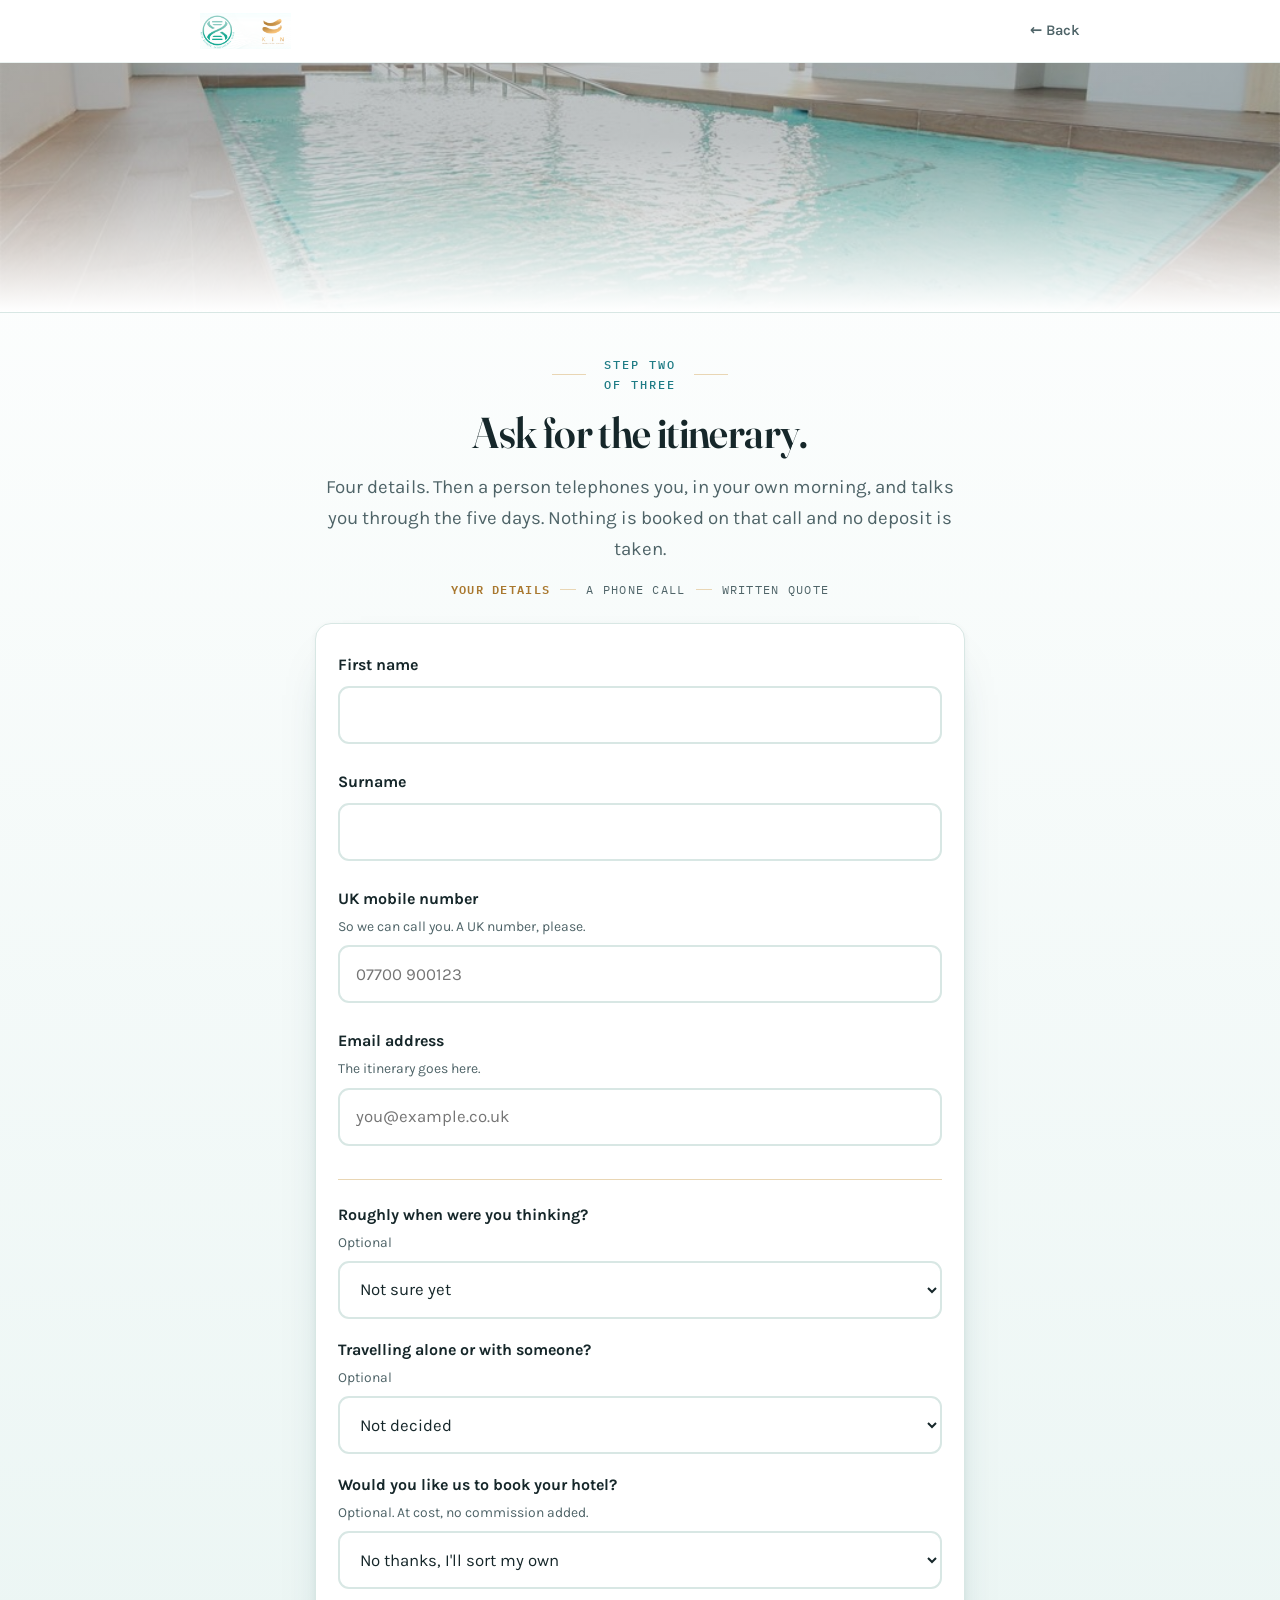
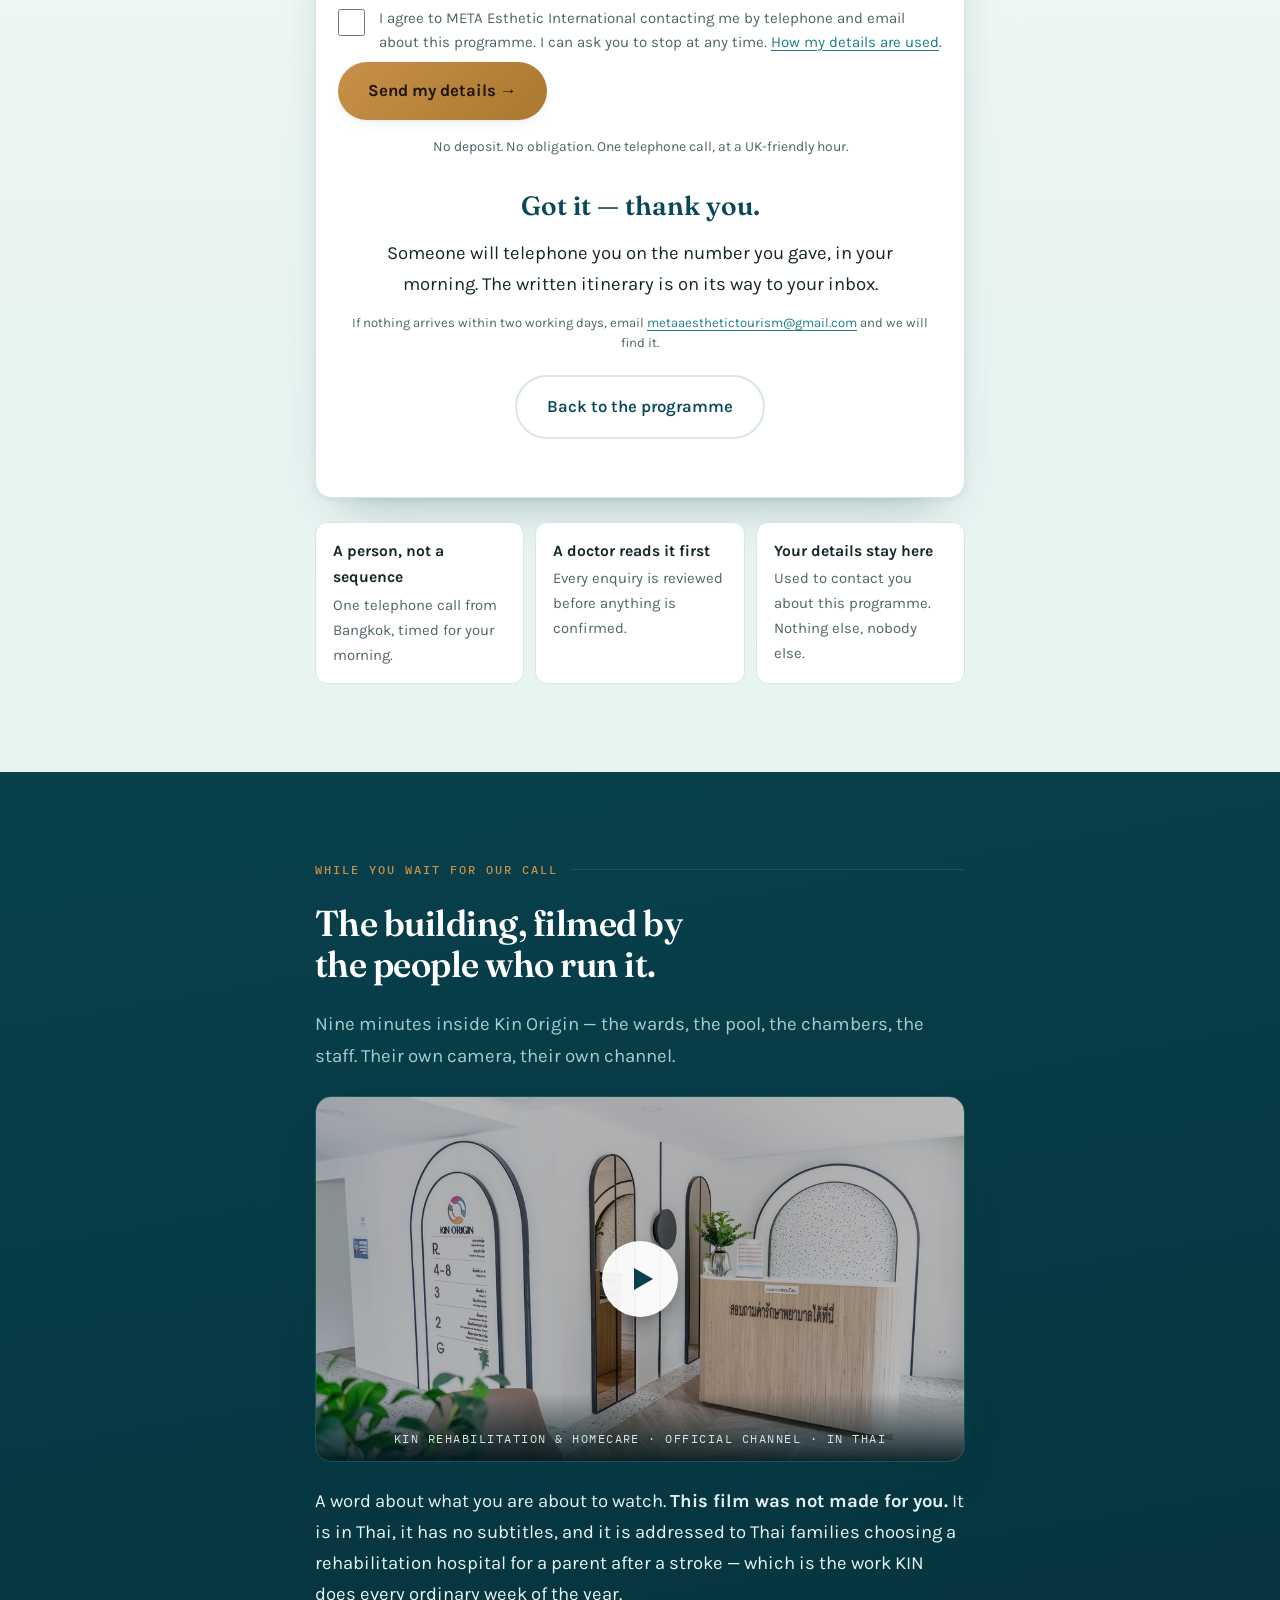
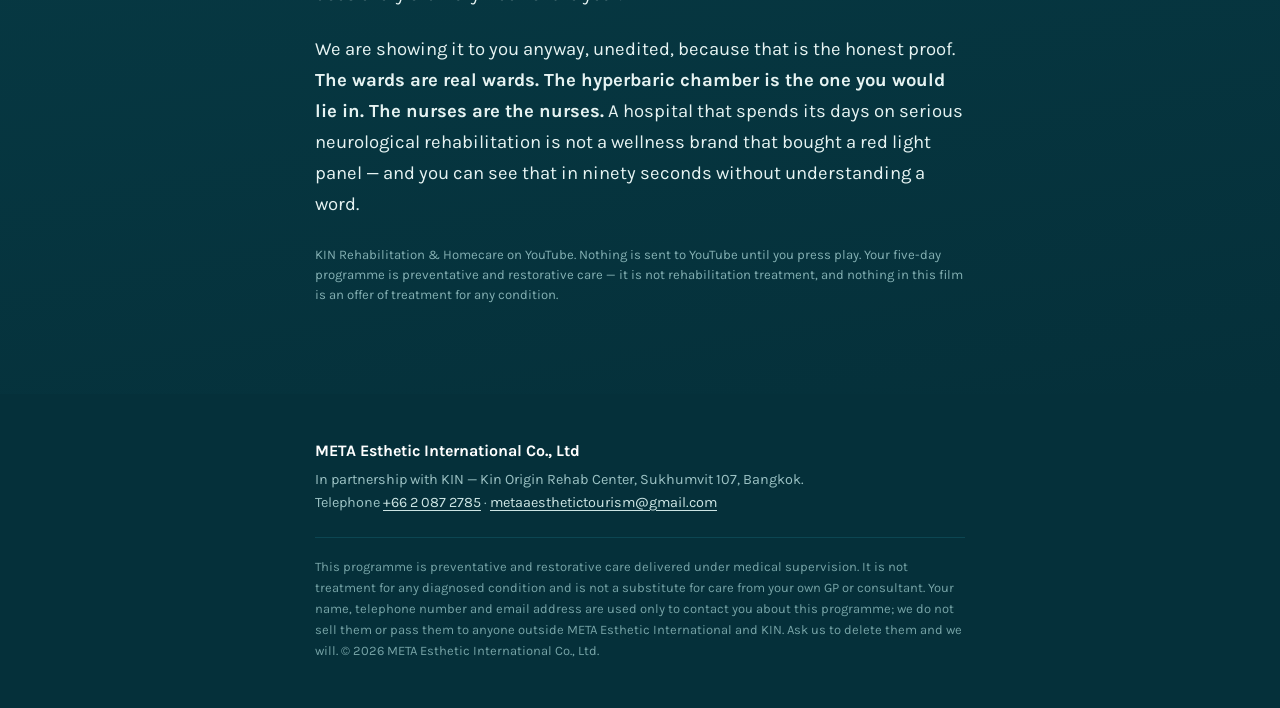
==== enquire.html @ 127be45f "Add files via upload" ====
<!doctype html>
<html lang="en-GB">
<head>
<meta charset="utf-8">
<meta name="viewport" content="width=device-width, initial-scale=1">
<title>Request the Itinerary</title>
<meta name="description" content="Four details, then a telephone call from a person. The full five-day itinerary, the medical intake questions and a written quote.">
<meta name="robots" content="noindex">
<link rel="preconnect" href="https://fonts.googleapis.com">
<link rel="preconnect" href="https://fonts.gstatic.com" crossorigin>
<link rel="stylesheet" href="https://fonts.googleapis.com/css2?family=Fraunces:ital,opsz,wght@0,9..144,400;0,9..144,600;0,9..144,700;1,9..144,400&family=Karla:wght@400;500;600;700&family=IBM+Plex+Mono:wght@400;500;600&display=swap">
<link rel="stylesheet" href="style.css">
<style>
  /* This page is calmer than the landing page: one column, more air, water. */
  .calm{
    background:
      linear-gradient(180deg,var(--ground) 0%,var(--mint) 46%,var(--mint-deep) 100%);
    min-height:100%;
  }
  .waterband{
    position:relative;height:clamp(150px,26vw,250px);overflow:hidden;
    border-bottom:1px solid var(--line);
  }
  .waterband img{width:100%;height:100%;object-fit:cover;object-position:center 62%}
  .waterband::after{
    content:"";position:absolute;inset:0;
    background:linear-gradient(180deg,rgba(234,245,243,0) 35%,var(--ground) 100%);
  }
  :root[data-theme="dark"] .waterband::after,
  :root:not([data-theme="light"]) .waterband::after{
    background:linear-gradient(180deg,rgba(6,23,27,.25) 30%,var(--ground) 100%);
  }
  .intro{text-align:center;display:flex;flex-direction:column;gap:14px;align-items:center}
  .intro .eyebrow{justify-content:center}
  .intro .eyebrow::after,.intro .eyebrow::before{content:"";flex:0 0 34px;height:1px;background:var(--gold-pale)}
  .backlink{
    display:inline-flex;align-items:center;gap:8px;font-size:.92rem;font-weight:600;
    text-decoration:none;color:var(--ink-soft);min-height:44px;
  }
  .backlink:hover{color:var(--teal)}
  .steps{
    display:flex;gap:10px;justify-content:center;flex-wrap:wrap;margin:0;padding:0;list-style:none;
    font-family:"IBM Plex Mono",monospace;font-size:.73rem;letter-spacing:.11em;text-transform:uppercase;
  }
  .steps li{color:var(--ink-soft);display:flex;align-items:center;gap:10px}
  .steps li::after{content:"";width:16px;height:1px;background:var(--gold-pale)}
  .steps li:last-child::after{display:none}
  .steps li.now{color:var(--gold);font-weight:600}

  /* ── click-to-play film ───────────────────────────────────────────
     A facade, not a live embed: YouTube is not contacted and no cookie
     is set until the viewer actually presses play.                    */
  .film{
    position:relative;aspect-ratio:16/9;width:100%;border-radius:var(--r);
    overflow:hidden;border:1px solid #14545f;background:#02191f;box-shadow:var(--shadow-l);
  }
  .film iframe{position:absolute;inset:0;width:100%;height:100%;border:0}
  .film-btn{
    position:absolute;inset:0;width:100%;height:100%;padding:0;border:0;cursor:pointer;
    background:none;display:block;
  }
  .film-btn img{width:100%;height:100%;object-fit:cover;filter:saturate(.92) brightness(.72)}
  .film-btn::after{
    content:"";position:absolute;left:50%;top:50%;width:76px;height:76px;margin:-38px 0 0 -38px;
    border-radius:999px;background:rgba(255,255,255,.94);
    box-shadow:0 10px 30px -8px rgba(0,0,0,.6);
    transition:transform .16s ease;
  }
  .film-btn .tri{
    position:absolute;left:50%;top:50%;margin:-11px 0 0 -6px;z-index:2;
    width:0;height:0;border-left:19px solid #08414c;
    border-top:11px solid transparent;border-bottom:11px solid transparent;
  }
  .film-btn:hover::after{transform:scale(1.06)}
  .film-cap{
    position:absolute;left:0;right:0;bottom:0;z-index:2;pointer-events:none;
    padding:38px 18px 15px;
    background:linear-gradient(180deg,rgba(2,25,31,0),rgba(2,25,31,.9));
    font-family:"IBM Plex Mono",monospace;font-size:.72rem;letter-spacing:.13em;
    text-transform:uppercase;color:#cfe6e5;
  }
</style>
</head>
<body class="calm">

<header class="topbar">
  <div class="wrap wrap-wide">
    <a href="index.html" style="display:flex"><img src="assets/logo-lockup.png" alt="META Esthetic International and KIN Rehabilitation — back to the main page" width="1200" height="475"></a>
    <a class="backlink" href="index.html">&larr; Back</a>
  </div>
</header>

<div class="waterband">
  <img src="assets/kin-rooftop-pool.jpg" alt="The rooftop hydrotherapy pool at Kin Origin, Bangkok" width="1040" height="693">
</div>

<main>
<section style="padding-top:clamp(26px,5vw,42px)">
  <div class="wrap stack">

    <div class="intro">
      <p class="eyebrow">Step two of three</p>
      <h1 style="font-size:clamp(1.9rem,6.4vw,2.7rem)">Ask for the itinerary.</h1>
      <p class="lede" style="max-width:34em">Four details. Then a person telephones you, in your own morning, and talks you through the five days. Nothing is booked on that call and no deposit is taken.</p>
      <ul class="steps">
        <li class="now">Your details</li>
        <li>A phone call</li>
        <li>Written quote</li>
      </ul>
    </div>

    <div class="formcard">
      <form id="lead" novalidate>
        <div class="field">
          <label for="first">First name</label>
          <input id="first" name="first" type="text" autocomplete="given-name" required>
          <p class="err" id="e-first" role="alert"></p>
        </div>
        <div class="field">
          <label for="last">Surname</label>
          <input id="last" name="last" type="text" autocomplete="family-name" required>
          <p class="err" id="e-last" role="alert"></p>
        </div>
        <div class="field">
          <label for="phone">UK mobile number<span class="hint">So we can call you. A UK number, please.</span></label>
          <input id="phone" name="phone" type="tel" inputmode="tel" autocomplete="tel" placeholder="07700 900123" required>
          <p class="err" id="e-phone" role="alert"></p>
        </div>
        <div class="field">
          <label for="email">Email address<span class="hint">The itinerary goes here.</span></label>
          <input id="email" name="email" type="email" inputmode="email" autocomplete="email" placeholder="you@example.co.uk" required>
          <p class="err" id="e-email" role="alert"></p>
        </div>

        <hr class="rule" style="margin:26px 0 22px">

        <div class="field">
          <label for="when">Roughly when were you thinking?<span class="hint">Optional</span></label>
          <select id="when" name="when">
            <option value="">Not sure yet</option>
            <option>Within 3 months</option>
            <option>3–6 months</option>
            <option>6–12 months</option>
            <option>Just researching for now</option>
          </select>
        </div>
        <div class="field">
          <label for="party">Travelling alone or with someone?<span class="hint">Optional</span></label>
          <select id="party" name="party">
            <option value="">Not decided</option>
            <option>On my own</option>
            <option>With my partner — they are not doing the programme</option>
            <option>With my partner — quote for two programmes</option>
          </select>
        </div>
        <div class="field">
          <label for="room">Would you like us to book your hotel?<span class="hint">Optional. At cost, no commission added.</span></label>
          <select id="room" name="room">
            <option value="">No thanks, I'll sort my own</option>
            <option>Yes — mid-range, around £70–£120 a night</option>
            <option>Yes — five-star</option>
            <option>Tell me the options first</option>
          </select>
        </div>

        <label class="consent" for="consent">
          <input id="consent" name="consent" type="checkbox" required>
          <span>I agree to META Esthetic International contacting me by telephone and email about this programme. I can ask you to stop at any time. <a href="index.html#privacy">How my details are used</a>.</span>
        </label>
        <p class="err" id="e-consent" role="alert" style="margin:-12px 0 16px"></p>

        <button class="btn" type="submit" id="submit">Send my details &rarr;</button>
        <p class="formnote">No deposit. No obligation. One telephone call, at a UK-friendly hour.</p>
      </form>

      <div class="thanks" id="thanks" hidden>
        <h3>Got it — thank you.</h3>
        <p>Someone will telephone you on the number you gave, in your morning. The written itinerary is on its way to your inbox.</p>
        <p class="src">If nothing arrives within two working days, email <a href="mailto:metaaesthetictourism@gmail.com">metaaesthetictourism@gmail.com</a> and we will find it.</p>
        <a class="btn btn-quiet" href="index.html" style="margin-top:8px">Back to the programme</a>
      </div>
    </div>

    <ul class="reassure">
      <li><b>A person, not a sequence</b>One telephone call from Bangkok, timed for your morning.</li>
      <li><b>A doctor reads it first</b>Every enquiry is reviewed before anything is confirmed.</li>
      <li><b>Your details stay here</b>Used to contact you about this programme. Nothing else, nobody else.</li>
    </ul>

  </div>
</section>
</main>

<!-- ═══ THE FILM — credibility, below the form ═══════════════════════ -->
<section class="b-deep" id="inside">
  <div class="wrap stack">
    <p class="eyebrow">While you wait for our call</p>
    <h2>The building, filmed by the people who run it.</h2>
    <p class="lede">Nine minutes inside Kin Origin — the wards, the pool, the chambers, the staff. Their own camera, their own channel.</p>

    <div class="film" id="film">
      <button class="film-btn" type="button" id="filmBtn" aria-label="Play the KIN facility film on YouTube">
        <img src="assets/kin-reception.jpg" alt="" width="1040" height="693">
        <span class="tri" aria-hidden="true"></span>
        <span class="film-cap">KIN Rehabilitation &amp; Homecare · official channel · in Thai</span>
      </button>
    </div>

    <p>A word about what you are about to watch. <strong>This film was not made for you.</strong> It is in Thai, it has no subtitles, and it is addressed to Thai families choosing a rehabilitation hospital for a parent after a stroke — which is the work KIN does every ordinary week of the year.</p>
    <p>We are showing it to you anyway, unedited, because that is the honest proof. <strong>The wards are real wards. The hyperbaric chamber is the one you would lie in. The nurses are the nurses.</strong> A hospital that spends its days on serious neurological rehabilitation is not a wellness brand that bought a red light panel — and you can see that in ninety seconds without understanding a word.</p>
    <p class="src">KIN Rehabilitation &amp; Homecare on YouTube. Nothing is sent to YouTube until you press play. Your five-day programme is preventative and restorative care — it is not rehabilitation treatment, and nothing in this film is an offer of treatment for any condition.</p>
  </div>
</section>

<footer>
  <div class="wrap">
    <div>
      <h3>META Esthetic International Co., Ltd</h3>
      <p>In partnership with KIN — Kin Origin Rehab Center, Sukhumvit 107, Bangkok.<br>
      Telephone <a href="tel:+6620872785">+66 2 087 2785</a> · <a href="mailto:metaaesthetictourism@gmail.com">metaaesthetictourism@gmail.com</a></p>
    </div>
    <p class="fineprint">
      This programme is preventative and restorative care delivered under medical supervision. It is not treatment for any diagnosed condition and is not a substitute for care from your own GP or consultant. Your name, telephone number and email address are used only to contact you about this programme; we do not sell them or pass them to anyone outside META Esthetic International and KIN. Ask us to delete them and we will. © 2026 META Esthetic International Co., Ltd.
    </p>
  </div>
</footer>

<script>
(function(){
  "use strict";

  /* ── click-to-play: no YouTube contact, no cookie, until pressed ─── */
  var filmBtn = document.getElementById("filmBtn");
  if(filmBtn){
    filmBtn.addEventListener("click", function(){
      var f = document.createElement("iframe");
      f.src = "https://www.youtube-nocookie.com/embed/6HyVLonEngI?autoplay=1&rel=0&modestbranding=1";
      f.title = "Inside Kin Origin — KIN Rehabilitation & Homecare";
      f.allow = "accelerometer; autoplay; encrypted-media; gyroscope; picture-in-picture; web-share";
      f.setAttribute("allowfullscreen", "");
      document.getElementById("film").replaceChildren(f);
    });
  }

  /* ── Google Apps Script Web App — writes each enquiry to the lead sheet.
     To change it: Apps Script ▸ Manage deployments ▸ pencil ▸ New version,
     which keeps this URL. A brand-new deployment gives a new URL.        ── */
  var ENDPOINT = "https://script.google.com/macros/s/AKfycbxReBPKjt7NEjHhvdF-5PE_5dwybg3uD5xiIYtZChh3tzD5gvwHw8zAuo7FUuPeZvpd/exec";

  /* Preview hosts (claude.ai artifacts, a local file) block outbound POSTs,
     so the form validates and confirms there without trying to save.      */
  var PREVIEW = location.protocol === "file:" ||
                /(^|\.)claude\.ai$/.test(location.hostname) ||
                location.hostname === "localhost";

  var form   = document.getElementById("lead");
  var thanks = document.getElementById("thanks");
  var submit = document.getElementById("submit");

  var UK_PHONE = /^(?:\+44|0044|0)7\d{9}$/;
  var EMAIL    = /^[^\s@]+@[^\s@]+\.[^\s@]{2,}$/;

  function tidyPhone(v){ return v.replace(/[\s()\-.]/g, ""); }

  function fail(id, msg){
    var input = document.getElementById(id);
    document.getElementById("e-" + id).textContent = msg;
    input.setAttribute("aria-invalid", "true");
    return input;
  }
  function clear(id){
    document.getElementById("e-" + id).textContent = "";
    document.getElementById(id).removeAttribute("aria-invalid");
  }

  function validate(){
    var bad = null;
    ["first","last","phone","email","consent"].forEach(clear);

    var first = form.first.value.trim();
    var last  = form.last.value.trim();
    var phone = tidyPhone(form.phone.value);
    var email = form.email.value.trim();

    if(!first) bad = bad || fail("first", "Please tell us your first name.");
    if(!last)  bad = bad || fail("last",  "Please tell us your surname.");

    if(!phone){
      bad = bad || fail("phone", "We need a number to call you on.");
    } else if(!UK_PHONE.test(phone)){
      bad = bad || fail("phone", "That does not look like a UK mobile. Try 07700 900123 or +44 7700 900123.");
    }

    if(!email){
      bad = bad || fail("email", "We need an email to send the itinerary to.");
    } else if(!EMAIL.test(email)){
      bad = bad || fail("email", "Check that address — something is missing.");
    }

    if(!form.consent.checked){
      bad = bad || fail("consent", "Please tick the box so we are allowed to contact you.");
    }
    return bad;
  }

  form.addEventListener("submit", function(ev){
    ev.preventDefault();

    var bad = validate();
    if(bad){ bad.focus(); bad.scrollIntoView({block:"center", behavior:"smooth"}); return; }

    var payload = {
      first:  form.first.value.trim(),
      last:   form.last.value.trim(),
      phone:  tidyPhone(form.phone.value),
      email:  form.email.value.trim(),
      when:   form.when.value,
      party:  form.party.value,
      room:   form.room.value,
      page:   location.href,
      ref:    document.referrer || "direct",
      sentAt: new Date().toISOString()
    };

    submit.disabled = true;
    submit.textContent = "Sending…";

    function done(){
      form.hidden = true;
      thanks.hidden = false;
      thanks.scrollIntoView({block:"center", behavior:"smooth"});
    }

    if(!ENDPOINT || PREVIEW){
      console.warn("Preview mode — lead not saved:", payload);
      done();
      return;
    }

    // text/plain keeps this a "simple" request, so the browser skips the
    // CORS preflight that Apps Script does not answer.
    fetch(ENDPOINT, {
      method: "POST",
      headers: {"Content-Type": "text/plain;charset=utf-8"},
      body: JSON.stringify(payload)
    })
    .then(done)
    .catch(function(){
      fetch(ENDPOINT, {
        method: "POST",
        mode: "no-cors",
        headers: {"Content-Type": "text/plain;charset=utf-8"},
        body: JSON.stringify(payload)
      }).then(done).catch(function(){
        submit.disabled = false;
        submit.textContent = "Send my details →";
        document.getElementById("e-consent").textContent =
          "That did not send. Please email metaaesthetictourism@gmail.com and we will pick it up.";
      });
    });
  });
})();
</script>

</body>
</html>
---- style.css ----
/* ═══════════════════════════════════════════════════════════════════════
   META x KIN — UK
   Palette and visual language taken from the packages PDF:
   mint→white gradients, wave dividers, circular crops, thin gold rules.
   ═══════════════════════════════════════════════════════════════════════ */

:root{
  --ground:#ffffff;
  --mint:#eaf5f3;
  --mint-deep:#dcefeb;
  --deep:#08414c;
  --deep-2:#05303a;
  --surface:#ffffff;
  --ink:#16272a;
  --ink-soft:#4f6468;
  --teal:#1f7c85;
  --teal-deep:#084858;
  --gold:#a9782f;
  --gold-bright:#c89048;
  --gold-pale:#e9d6b4;
  --gold-wash:#f8f1e4;
  --cold:#5d6a72;          /* the UK side */
  --cold-bg:#e7eaec;
  --line:#d8e7e4;
  --line-soft:#eaf2f0;
  --alert:#8d3a2c;
  --shadow-s:0 1px 2px rgba(8,65,76,.05),0 6px 18px -10px rgba(8,65,76,.18);
  --shadow-l:0 2px 6px rgba(8,65,76,.06),0 26px 50px -28px rgba(8,65,76,.38);
  --r:16px;
  --maxw:690px;
  color-scheme:light;
}
@media (prefers-color-scheme:dark){
  :root:not([data-theme="light"]){
    --ground:#06171b; --mint:#0b2126; --mint-deep:#0e272d;
    --deep:#04262e; --deep-2:#021b21; --surface:#0e282d;
    --ink:#e3efee; --ink-soft:#9bb2b4;
    --teal:#58b6bc; --teal-deep:#8fd3d6;
    --gold:#d6a65e; --gold-bright:#e2b878; --gold-pale:#4a3a20; --gold-wash:#251d10;
    --cold:#8e9aa1; --cold-bg:#1a2024;
    --line:#1c393d; --line-soft:#142e32;
    --alert:#e08a78;
    --shadow-s:0 1px 2px rgba(0,0,0,.4),0 6px 18px -10px rgba(0,0,0,.7);
    --shadow-l:0 2px 6px rgba(0,0,0,.5),0 26px 50px -28px rgba(0,0,0,.85);
    color-scheme:dark;
  }
}
:root[data-theme="dark"]{
  --ground:#06171b; --mint:#0b2126; --mint-deep:#0e272d;
  --deep:#04262e; --deep-2:#021b21; --surface:#0e282d;
  --ink:#e3efee; --ink-soft:#9bb2b4;
  --teal:#58b6bc; --teal-deep:#8fd3d6;
  --gold:#d6a65e; --gold-bright:#e2b878; --gold-pale:#4a3a20; --gold-wash:#251d10;
  --cold:#8e9aa1; --cold-bg:#1a2024;
  --line:#1c393d; --line-soft:#142e32;
  --alert:#e08a78;
  --shadow-s:0 1px 2px rgba(0,0,0,.4),0 6px 18px -10px rgba(0,0,0,.7);
  --shadow-l:0 2px 6px rgba(0,0,0,.5),0 26px 50px -28px rgba(0,0,0,.85);
  color-scheme:dark;
}

/* ── base ──────────────────────────────────────────────────────────── */
*{box-sizing:border-box}
html{scroll-behavior:smooth}
@media (prefers-reduced-motion:reduce){html{scroll-behavior:auto}*{animation:none!important;transition:none!important}}
body{
  margin:0;background:var(--ground);color:var(--ink);
  font-family:"Karla",system-ui,-apple-system,"Segoe UI",sans-serif;
  font-size:18.5px;line-height:1.68;-webkit-text-size-adjust:100%;
}
img{max-width:100%;display:block}
a{color:var(--teal);text-underline-offset:3px}
:focus-visible{outline:3px solid var(--gold-bright);outline-offset:3px;border-radius:5px}

h1,h2,h3,.script{
  font-family:"Fraunces","Iowan Old Style",Georgia,serif;
  font-weight:600;line-height:1.14;margin:0;text-wrap:balance;letter-spacing:-.014em;
}
h1{font-size:clamp(2.05rem,7.2vw,3.2rem);font-variation-settings:"opsz" 120}
h2{font-size:clamp(1.6rem,5vw,2.25rem);font-variation-settings:"opsz" 60}
h3{font-family:"Karla",sans-serif;font-weight:700;font-size:1.12rem;line-height:1.38;letter-spacing:0}
.script{
  font-style:italic;font-weight:400;font-size:clamp(1.3rem,4.4vw,1.75rem);
  color:var(--teal);line-height:1.35;letter-spacing:0;
}
p{margin:0}
strong{font-weight:700}

.wrap{width:100%;max-width:var(--maxw);margin-inline:auto;padding-inline:20px}
.wrap-wide{max-width:920px}
section{padding-block:clamp(54px,9vw,88px);position:relative}
.stack{display:flex;flex-direction:column;gap:24px}
.stack-s{display:flex;flex-direction:column;gap:13px}

.eyebrow{
  font-family:"IBM Plex Mono",ui-monospace,monospace;font-size:.73rem;font-weight:500;
  letter-spacing:.17em;text-transform:uppercase;color:var(--teal);margin:0;
  display:flex;align-items:center;gap:12px;
}
.eyebrow::after{content:"";flex:1;height:1px;background:var(--gold-pale)}
.lede{font-size:1.17rem;color:var(--ink-soft)}
.src{font-size:.82rem;color:var(--ink-soft);line-height:1.55}
.rule{height:1px;background:var(--gold-pale);border:0;margin:0}

/* ── bands + waves ─────────────────────────────────────────────────── */
.b-mint{background:linear-gradient(180deg,var(--mint) 0%,var(--mint-deep) 55%,var(--mint) 100%)}
.b-soft{background:linear-gradient(180deg,var(--ground) 0%,var(--mint) 100%)}
.b-deep{background:linear-gradient(170deg,var(--deep) 0%,var(--deep-2) 100%);color:#e6f3f2}
.b-deep h2,.b-deep h3{color:#fff}
.b-deep .lede{color:#a6cdce}
.b-deep .src{color:#84b0b3}
.b-deep a{color:var(--gold-bright)}
.b-deep .eyebrow{color:var(--gold-bright)}
.b-deep .eyebrow::after{background:#17545f}
.b-deep .rule{background:#17545f}

.wave{display:block;width:100%;height:clamp(40px,7vw,74px);margin:0;padding:0}
.wave svg{display:block;width:100%;height:100%}

/* ── header ────────────────────────────────────────────────────────── */
.topbar{
  position:sticky;top:0;z-index:40;
  background:color-mix(in srgb,var(--ground) 90%,transparent);
  backdrop-filter:saturate(180%) blur(14px);
  border-bottom:1px solid var(--line-soft);
}
.topbar .wrap{display:flex;align-items:center;justify-content:space-between;gap:14px;padding-block:9px}
.topbar img{height:36px;width:auto}
.tcta{
  font-size:.85rem;font-weight:700;text-decoration:none;white-space:nowrap;
  color:#fff;background:var(--teal-deep);padding:12px 17px;border-radius:999px;
  min-height:44px;display:inline-flex;align-items:center;
}
:root[data-theme="dark"] .tcta,:root:not([data-theme="light"]) .tcta{color:#04232a}
@media (prefers-color-scheme:light){:root:not([data-theme="dark"]) .tcta{color:#fff}}

/* ── buttons ───────────────────────────────────────────────────────── */
.btn{
  display:inline-flex;align-items:center;justify-content:center;gap:10px;
  min-height:58px;padding:16px 30px;border-radius:999px;border:0;width:100%;
  font-family:"Karla",sans-serif;font-size:1.05rem;font-weight:700;
  text-decoration:none;cursor:pointer;
  background:linear-gradient(135deg,var(--gold-bright),var(--gold));
  color:#1e1408;box-shadow:var(--shadow-s);
  transition:transform .14s ease,filter .14s ease,box-shadow .14s ease;
}
.btn:hover{filter:brightness(1.06);box-shadow:var(--shadow-l)}
.btn:active{transform:translateY(1px)}
.btn-quiet{
  background:transparent;color:var(--teal-deep);
  border:2px solid var(--line);box-shadow:none;font-weight:600;
}
.b-deep .btn-quiet{color:#cde5e4;border-color:#1a5b67}
@media (min-width:560px){.btn{width:auto}}

/* ── the comparison hero ───────────────────────────────────────────── */
.versus{display:grid;gap:14px;margin-block:4px}
@media (min-width:660px){.versus{grid-template-columns:1fr 1fr;gap:18px}}

.side{
  border-radius:var(--r);overflow:hidden;position:relative;
  display:flex;flex-direction:column;box-shadow:var(--shadow-s);
  border:1px solid var(--line);background:var(--surface);
}
.side-img{
  aspect-ratio:4/3;width:100%;object-fit:cover;background:var(--mint);
}
/* UK side: a designed panel. Drop assets/uk-corridor.jpg in and it layers on top. */
.side-uk .side-img{
  background:
    linear-gradient(180deg,rgba(231,234,236,.82),rgba(231,234,236,.94)),
    url("assets/uk-corridor.jpg") center/cover no-repeat,
    repeating-linear-gradient(135deg,#e7eaec 0 22px,#e1e5e7 22px 44px);
  display:flex;align-items:center;justify-content:center;padding:22px;
}
:root[data-theme="dark"] .side-uk .side-img,
:root:not([data-theme="light"]) .side-uk .side-img{
  background:
    linear-gradient(180deg,rgba(26,32,36,.84),rgba(26,32,36,.95)),
    url("assets/uk-corridor.jpg") center/cover no-repeat,
    repeating-linear-gradient(135deg,#1a2024 0 22px,#161c20 22px 44px);
}
.notice{
  background:var(--ground);border:1px solid var(--cold);border-radius:4px;
  padding:16px 18px;max-width:280px;width:100%;box-shadow:0 8px 20px -14px rgba(0,0,0,.5);
  transform:rotate(-1.1deg);
}
.notice p{
  font-family:"IBM Plex Mono",monospace;font-size:.76rem;line-height:1.55;
  color:var(--cold);letter-spacing:.02em;
}
.notice b{display:block;font-size:.68rem;letter-spacing:.18em;text-transform:uppercase;margin-bottom:8px;color:var(--cold)}
.side-body{padding:18px 20px 22px;display:flex;flex-direction:column;gap:7px;flex:1}
.side-tag{
  font-family:"IBM Plex Mono",monospace;font-size:.69rem;letter-spacing:.17em;
  text-transform:uppercase;color:var(--ink-soft);
}
.side-uk .side-tag{color:var(--cold)}
.side h3{font-family:"Fraunces",Georgia,serif;font-weight:600;font-size:1.22rem;line-height:1.24;letter-spacing:-.01em}
.side-uk h3{color:var(--cold)}
.side-th h3{color:var(--teal-deep)}
.side p.small{font-size:.95rem;color:var(--ink-soft)}
.side-price{
  margin-top:auto;padding-top:14px;border-top:1px solid var(--line);
  font-family:"IBM Plex Mono",monospace;font-variant-numeric:tabular-nums;
  font-size:1.22rem;font-weight:600;letter-spacing:-.02em;
}
.side-uk .side-price{color:var(--cold)}
.side-th .side-price{color:var(--gold)}
.side-price small{display:block;font-family:"Karla",sans-serif;font-size:.8rem;font-weight:400;color:var(--ink-soft);letter-spacing:0;margin-top:3px}

/* ── stats ─────────────────────────────────────────────────────────── */
.stats{display:grid;gap:1px;background:var(--line);border:1px solid var(--line);border-radius:var(--r);overflow:hidden}
.stat{background:var(--surface);padding:17px 19px;display:flex;align-items:baseline;gap:15px;flex-wrap:wrap}
.b-deep .stats{background:#0c4e59;border-color:#0c4e59}
.b-deep .stat{background:rgba(2,27,33,.55)}
.stat b{
  font-family:"IBM Plex Mono",monospace;font-variant-numeric:tabular-nums;
  font-size:1.32rem;font-weight:600;color:var(--teal-deep);min-width:5.4ch;letter-spacing:-.025em;
}
.b-deep .stat b{color:var(--gold-bright)}
.stat span{font-size:.97rem;color:var(--ink-soft);flex:1;min-width:190px}
.b-deep .stat span{color:#a6cdce}

/* ── credential chips ──────────────────────────────────────────────── */
.chips{display:flex;flex-wrap:wrap;gap:9px;margin:0;padding:0;list-style:none}
.chips li{
  font-size:.85rem;font-weight:600;padding:8px 14px;border-radius:999px;
  background:var(--gold-wash);color:var(--gold);border:1px solid var(--gold-pale);
}
.b-deep .chips li{background:rgba(200,144,72,.13);border-color:#6b5227;color:var(--gold-bright)}

/* ── figures ───────────────────────────────────────────────────────── */
figure{margin:0}
.shot{border-radius:var(--r);overflow:hidden;border:1px solid var(--line);background:var(--mint);box-shadow:var(--shadow-s)}
.shot img{width:100%;height:100%;object-fit:cover;aspect-ratio:16/10}
.shot-tall img{aspect-ratio:4/5}
.grid2{display:grid;gap:13px;grid-template-columns:1fr 1fr}
.round{border-radius:999px;overflow:hidden;aspect-ratio:1/1;border:3px solid var(--gold-pale);box-shadow:var(--shadow-s)}
.round img{width:100%;height:100%;object-fit:cover}
.rounds{display:grid;grid-template-columns:repeat(3,1fr);gap:16px}
figcaption{font-size:.87rem;color:var(--ink-soft);margin-top:10px}
.b-deep figcaption{color:#84b0b3}
.b-deep .shot{border-color:#14545f}

/* ── sequence ──────────────────────────────────────────────────────── */
.seq{display:grid;gap:13px;counter-reset:s;margin:0;padding:0}
@media (min-width:620px){.seq{grid-template-columns:1fr 1fr}}
.seq li{
  list-style:none;counter-increment:s;background:var(--surface);
  border:1px solid var(--line);border-radius:var(--r);padding:19px 21px;
  display:flex;flex-direction:column;gap:6px;box-shadow:var(--shadow-s);
}
.seq li::before{
  content:counter(s,decimal-leading-zero);font-family:"IBM Plex Mono",monospace;
  font-size:.74rem;font-weight:600;color:var(--gold);letter-spacing:.12em;
}
.seq h3{color:var(--teal-deep)}
.seq p{font-size:.96rem;color:var(--ink-soft)}

/* ── accordion ─────────────────────────────────────────────────────── */
.acc{border-top:1px solid var(--line)}
.acc details{border-bottom:1px solid var(--line)}
.acc summary{
  cursor:pointer;list-style:none;padding:20px 48px 20px 0;position:relative;
  font-weight:700;font-size:1.06rem;line-height:1.4;min-height:60px;
  display:flex;align-items:center;color:var(--ink);
}
.acc summary::-webkit-details-marker{display:none}
.acc summary::after{
  content:"";position:absolute;right:9px;top:50%;width:11px;height:11px;margin-top:-7px;
  border-right:2.5px solid var(--gold);border-bottom:2.5px solid var(--gold);
  transform:rotate(45deg);transition:transform .22s ease;
}
.acc details[open] summary::after{transform:rotate(-135deg);margin-top:-2px}
.acc summary:hover{color:var(--teal)}
.acc .body{padding:0 0 24px;display:flex;flex-direction:column;gap:15px;font-size:1rem}
.day{
  font-family:"IBM Plex Mono",monospace;font-size:.71rem;letter-spacing:.16em;
  text-transform:uppercase;color:var(--teal);display:block;margin-bottom:3px;
}
.ticks{margin:0;padding:0;list-style:none;display:flex;flex-direction:column;gap:10px}
.ticks li{padding-left:27px;position:relative;font-size:1rem}
.ticks li::before{
  content:"";position:absolute;left:2px;top:.52em;width:9px;height:5px;
  border-left:2.5px solid var(--teal);border-bottom:2.5px solid var(--teal);transform:rotate(-45deg);
}
.ticks.no li::before{border:0;background:var(--ink-soft);height:2px;width:12px;transform:none;top:.72em;left:3px;opacity:.6}

/* ── price ─────────────────────────────────────────────────────────── */
.price-card{
  background:var(--surface);border:1px solid var(--line);border-radius:var(--r);
  padding:30px 24px 26px;box-shadow:var(--shadow-l);position:relative;text-align:left;
}
.medallion{
  display:inline-flex;flex-direction:column;align-items:center;justify-content:center;
  width:172px;height:172px;border-radius:999px;margin:0 auto 20px;
  background:radial-gradient(circle at 34% 28%,#f3e2c4,var(--gold-bright) 62%,var(--gold));
  color:#221606;box-shadow:0 12px 30px -14px rgba(169,120,47,.7);
  border:1px solid rgba(255,255,255,.4);
}
.medallion b{
  font-family:"Fraunces",Georgia,serif;font-size:2rem;font-weight:700;line-height:1;
  font-variant-numeric:tabular-nums;letter-spacing:-.03em;
}
.medallion span{font-family:"IBM Plex Mono",monospace;font-size:.72rem;letter-spacing:.09em;margin-top:7px;opacity:.85}
.medallion em{font-style:normal;font-size:.68rem;letter-spacing:.17em;text-transform:uppercase;margin-top:3px;opacity:.72}
.medal-wrap{display:flex;justify-content:center}
.cmp{width:100%;border-collapse:collapse;font-size:.97rem}
.cmp th,.cmp td{text-align:left;padding:13px 10px;border-bottom:1px solid var(--line);vertical-align:top}
.cmp th{font-size:.71rem;font-family:"IBM Plex Mono",monospace;letter-spacing:.13em;text-transform:uppercase;color:var(--ink-soft);font-weight:500}
.cmp td:last-child{text-align:right;white-space:nowrap;font-family:"IBM Plex Mono",monospace;font-variant-numeric:tabular-nums;font-weight:500}
.cmp tr.ours td{background:var(--gold-wash);font-weight:700;color:var(--teal-deep)}
.cmp tr.ours td:first-child{border-radius:9px 0 0 9px}
.cmp tr.ours td:last-child{border-radius:0 9px 9px 0}
.tablewrap{overflow-x:auto}

/* ── pull quote ────────────────────────────────────────────────────── */
.pull{
  border-left:3px solid var(--gold-bright);padding:4px 0 4px 22px;
  font-family:"Fraunces",Georgia,serif;font-style:italic;font-weight:400;
  font-size:1.2rem;line-height:1.5;color:var(--teal-deep);letter-spacing:-.005em;
}
.b-deep .pull{color:#dff0ef;border-color:var(--gold-bright)}

/* ── form ──────────────────────────────────────────────────────────── */
.formcard{background:var(--surface);border:1px solid var(--line);border-radius:var(--r);padding:28px 22px;box-shadow:var(--shadow-l)}
.field{display:flex;flex-direction:column;gap:7px;margin-bottom:18px}
.field label{font-weight:700;font-size:1rem}
.field .hint{font-size:.87rem;color:var(--ink-soft);font-weight:400;display:block;margin-top:2px}
.field input,.field select{
  font-family:"Karla",sans-serif;font-size:1.05rem;padding:15px 16px;min-height:58px;
  border:2px solid var(--line);border-radius:11px;background:var(--ground);color:var(--ink);width:100%;
}
.field input:focus,.field select:focus{border-color:var(--teal);outline:none}
.field input[aria-invalid="true"]{border-color:var(--alert)}
.err{color:var(--alert);font-size:.9rem;font-weight:600}
.consent{display:flex;gap:14px;align-items:flex-start;font-size:.94rem;color:var(--ink-soft);line-height:1.55;margin-bottom:20px}
.consent input{width:27px;height:27px;min-width:27px;margin:2px 0 0;accent-color:var(--teal)}
.formnote{font-size:.87rem;color:var(--ink-soft);margin-top:15px;text-align:center}
.thanks{text-align:center;padding:30px 12px;display:flex;flex-direction:column;gap:13px;align-items:center}
.thanks h3{font-family:"Fraunces",Georgia,serif;font-size:1.65rem;font-weight:600;color:var(--teal-deep)}

/* ── reassurance strip ─────────────────────────────────────────────── */
.reassure{display:grid;gap:11px;margin:0;padding:0;list-style:none}
@media (min-width:620px){.reassure{grid-template-columns:repeat(3,1fr)}}
.reassure li{
  background:var(--surface);border:1px solid var(--line);border-radius:12px;
  padding:15px 17px;font-size:.93rem;color:var(--ink-soft);
}
.reassure b{display:block;color:var(--ink);font-size:.98rem;margin-bottom:2px}

/* ── sticky dock ───────────────────────────────────────────────────── */
.dock{
  position:fixed;left:0;right:0;bottom:0;z-index:50;
  padding:10px 16px calc(10px + env(safe-area-inset-bottom));
  background:color-mix(in srgb,var(--ground) 94%,transparent);
  backdrop-filter:blur(14px);border-top:1px solid var(--line);
  transform:translateY(105%);transition:transform .26s ease;
}
.dock.on{transform:translateY(0)}
.dock .btn{min-height:54px}
@media (min-width:860px){.dock{display:none}}

/* ── footer ────────────────────────────────────────────────────────── */
footer{background:var(--deep-2);color:#9cc2c4;font-size:.9rem;line-height:1.62;padding-block:46px 96px}
footer h3{color:#fff;font-size:1rem;margin-bottom:6px}
footer a{color:#cde5e4}
footer .wrap{display:flex;flex-direction:column;gap:23px}
.fineprint{font-size:.81rem;color:#77a4a7;border-top:1px solid #0c4652;padding-top:19px}
@media (min-width:860px){footer{padding-bottom:46px}}
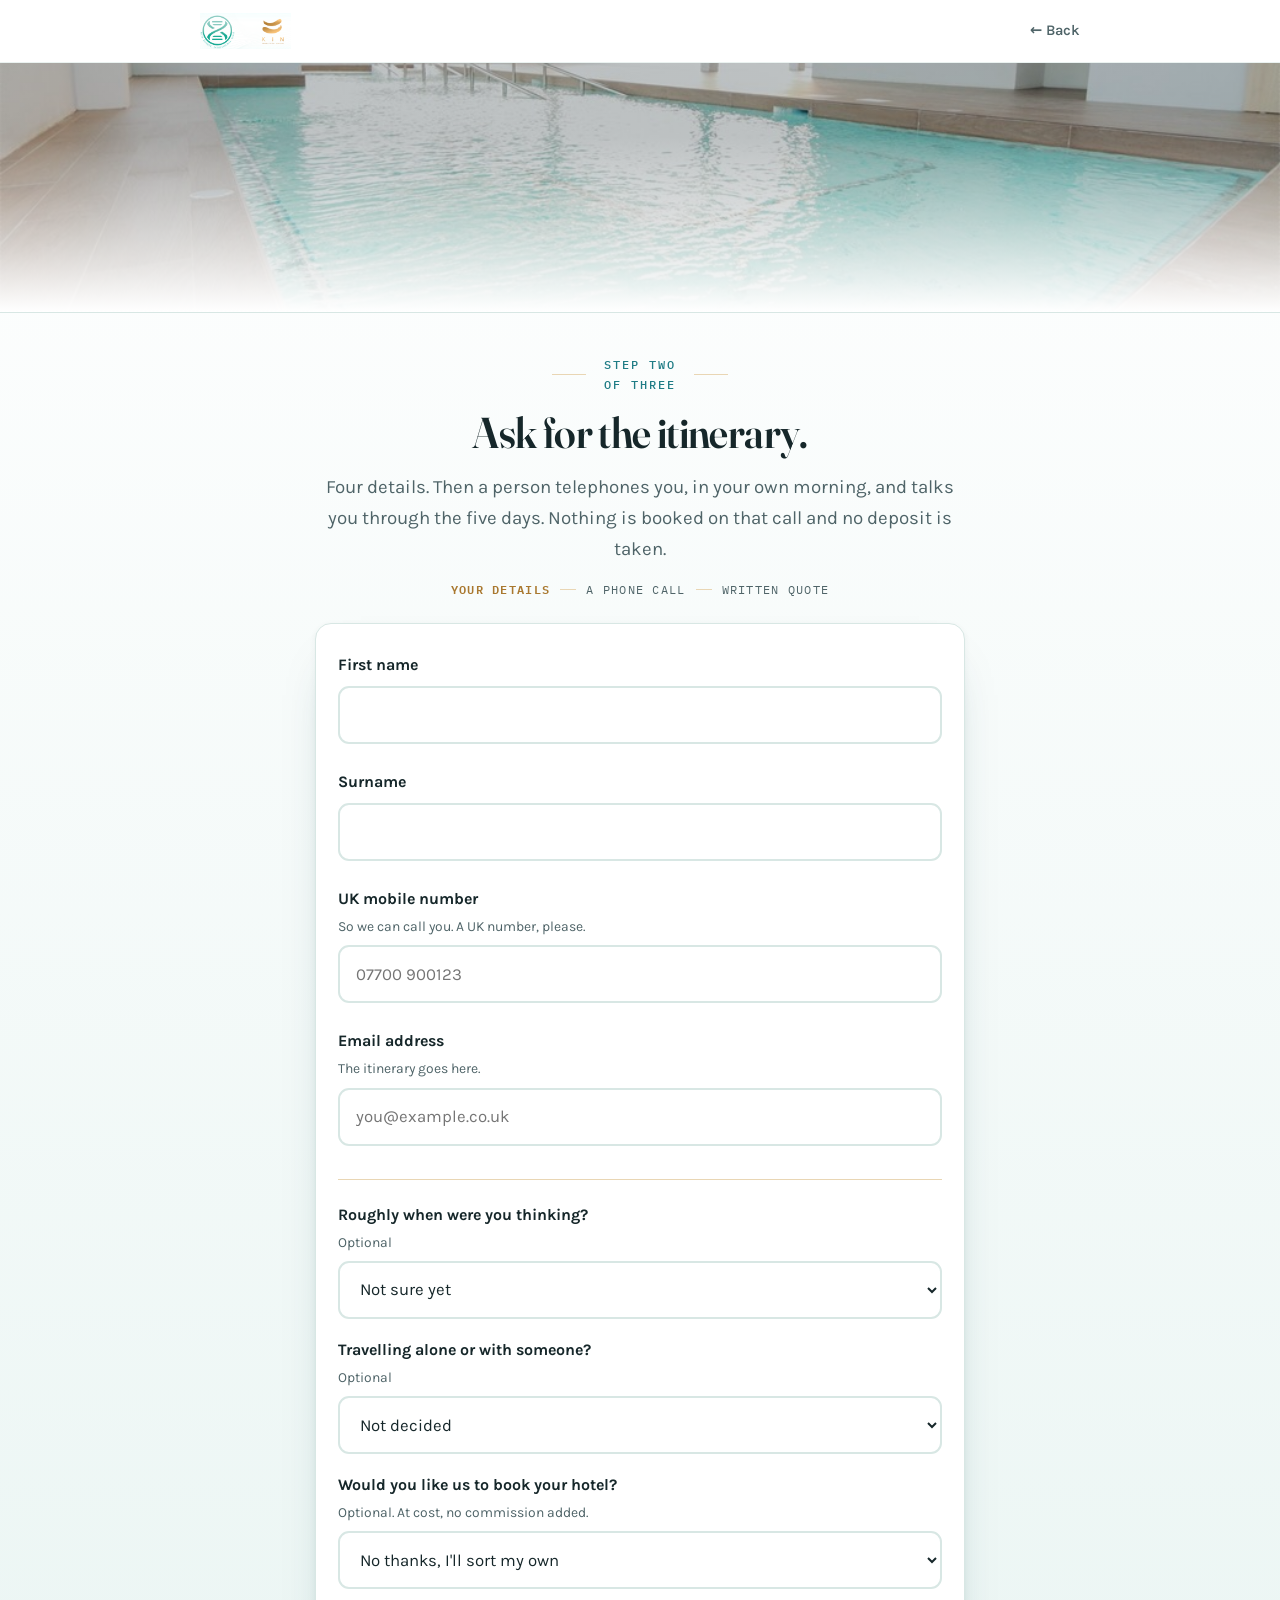
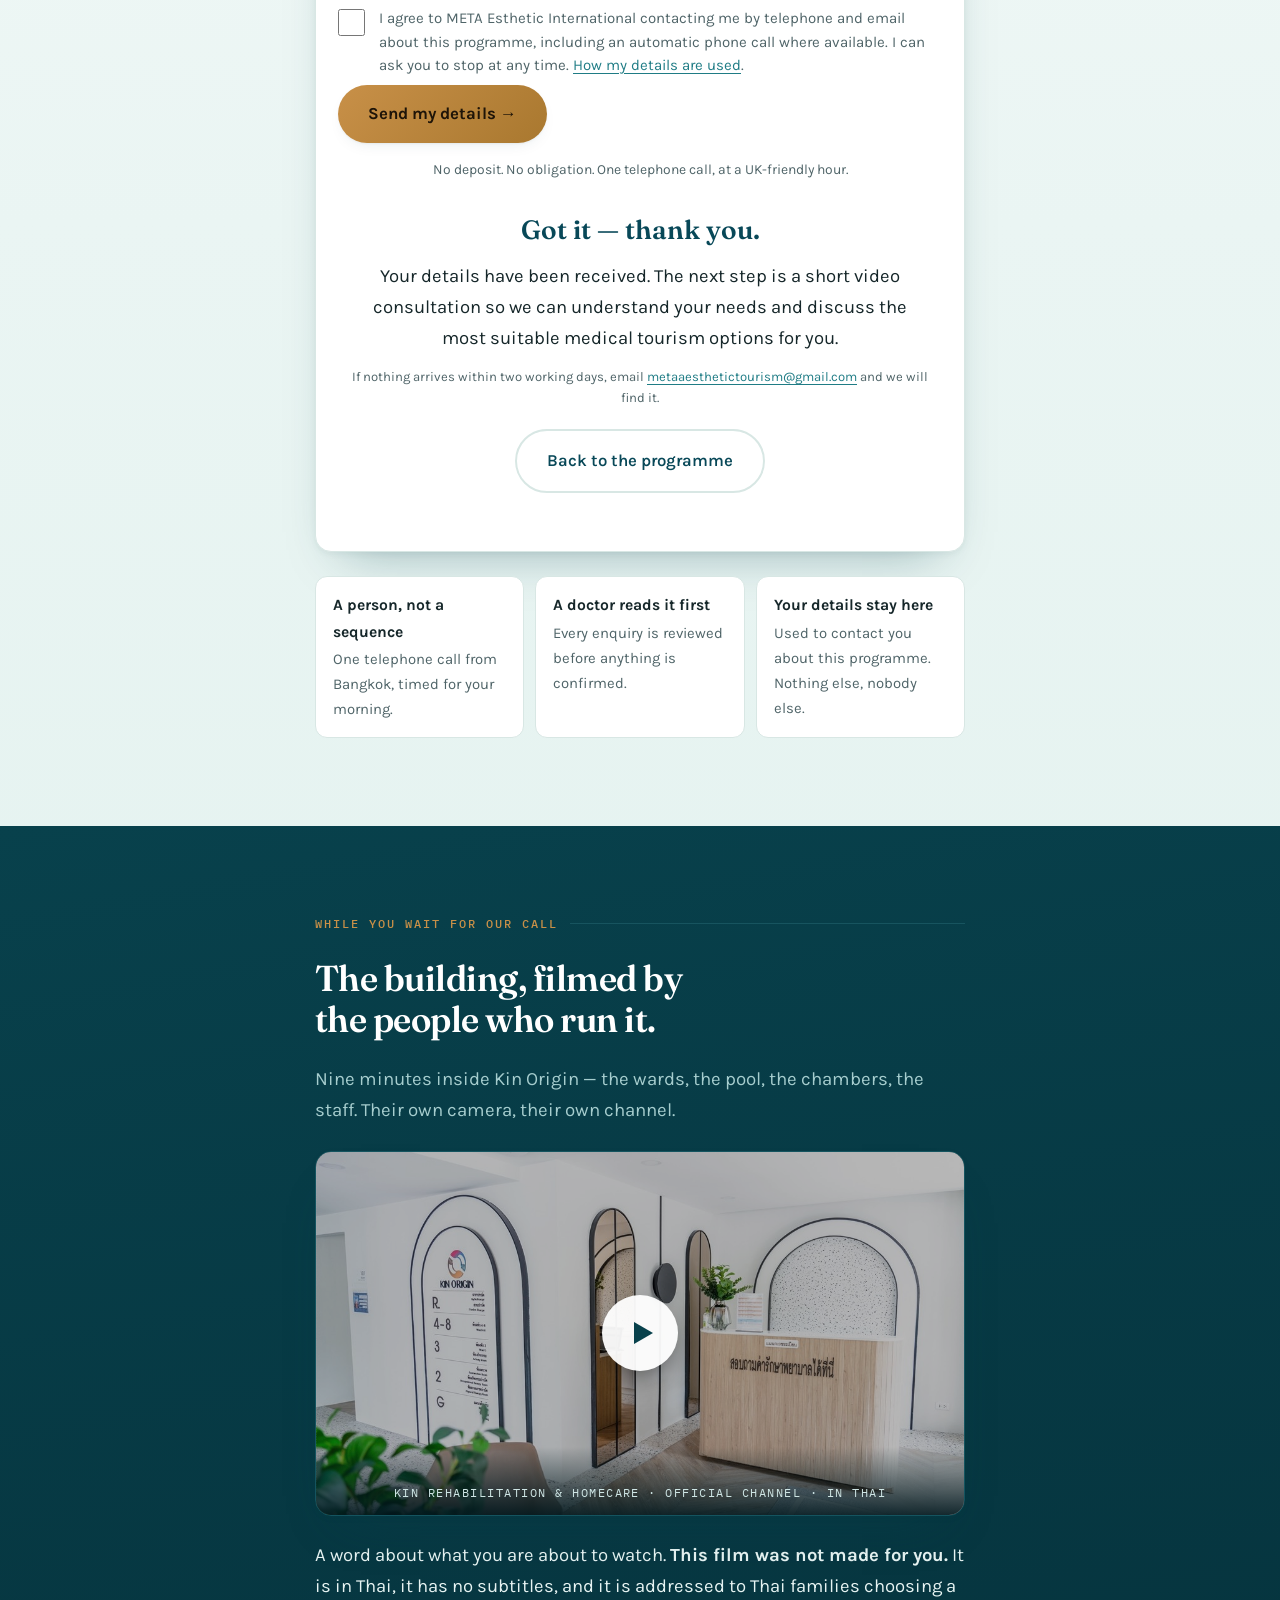
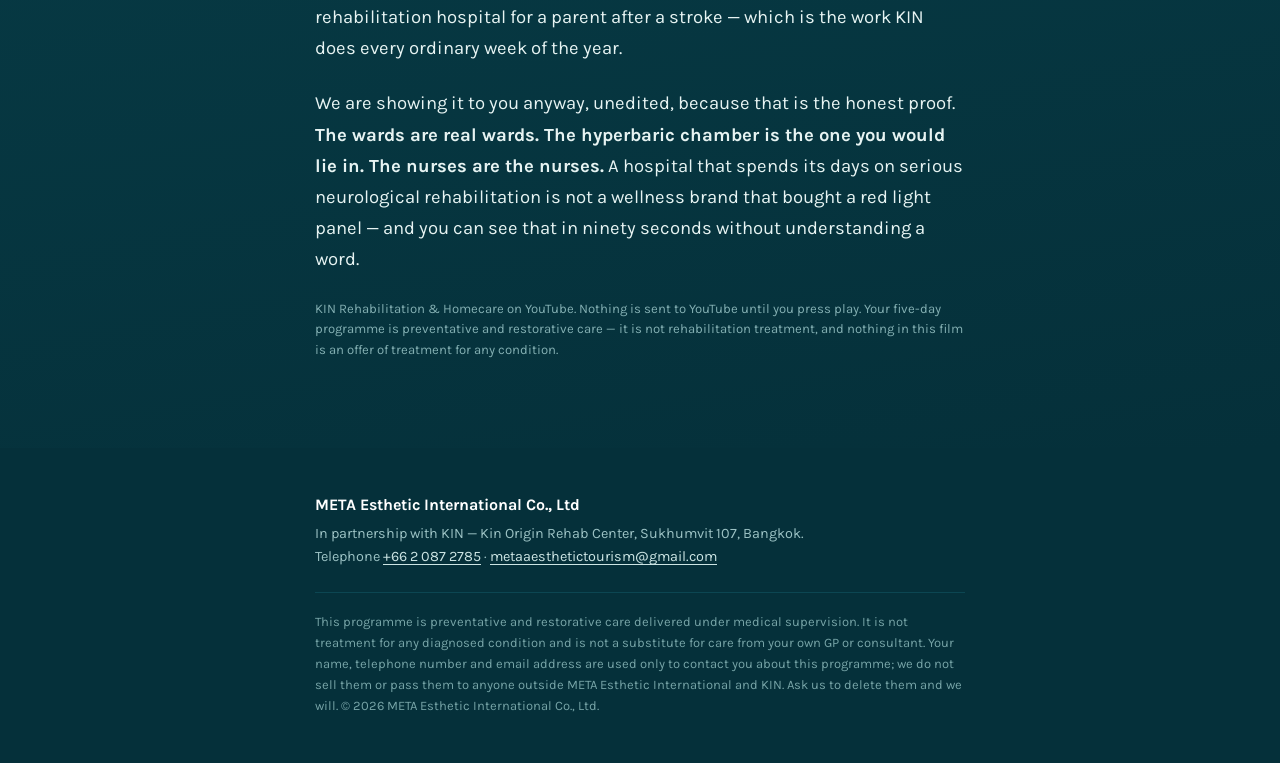
==== commit 1c67f30b: "Revise consent message and thank you note in form Updated consent message and thank you note in the " ====
--- a/enquire.html
+++ b/enquire.html
@@ -165,7 +165,7 @@
 
         <label class="consent" for="consent">
           <input id="consent" name="consent" type="checkbox" required>
-          <span>I agree to META Esthetic International contacting me by telephone and email about this programme. I can ask you to stop at any time. <a href="index.html#privacy">How my details are used</a>.</span>
+          <span>I agree to META Esthetic International contacting me by telephone and email about this programme, including an automatic phone call where available. I can ask you to stop at any time. <a href="index.html#privacy">How my details are used</a>.</span>
         </label>
         <p class="err" id="e-consent" role="alert" style="margin:-12px 0 16px"></p>
 
@@ -175,7 +175,7 @@
 
       <div class="thanks" id="thanks" hidden>
         <h3>Got it — thank you.</h3>
-        <p>Someone will telephone you on the number you gave, in your morning. The written itinerary is on its way to your inbox.</p>
+        <p>Your details have been received. The next step is a short video consultation so we can understand your needs and discuss the most suitable medical tourism options for you.</p>
         <p class="src">If nothing arrives within two working days, email <a href="mailto:metaaesthetictourism@gmail.com">metaaesthetictourism@gmail.com</a> and we will find it.</p>
         <a class="btn btn-quiet" href="index.html" style="margin-top:8px">Back to the programme</a>
       </div>
@@ -317,6 +317,7 @@
       when:   form.when.value,
       party:  form.party.value,
       room:   form.room.value,
+      automaticPhoneContact: form.consent.checked ? "yes" : "no",
       page:   location.href,
       ref:    document.referrer || "direct",
       sentAt: new Date().toISOString()
@@ -326,9 +327,7 @@
     submit.textContent = "Sending…";
 
     function done(){
-      form.hidden = true;
-      thanks.hidden = false;
-      thanks.scrollIntoView({block:"center", behavior:"smooth"});
+      window.location.href = "thank-you.html";
     }
 
     if(!ENDPOINT || PREVIEW){
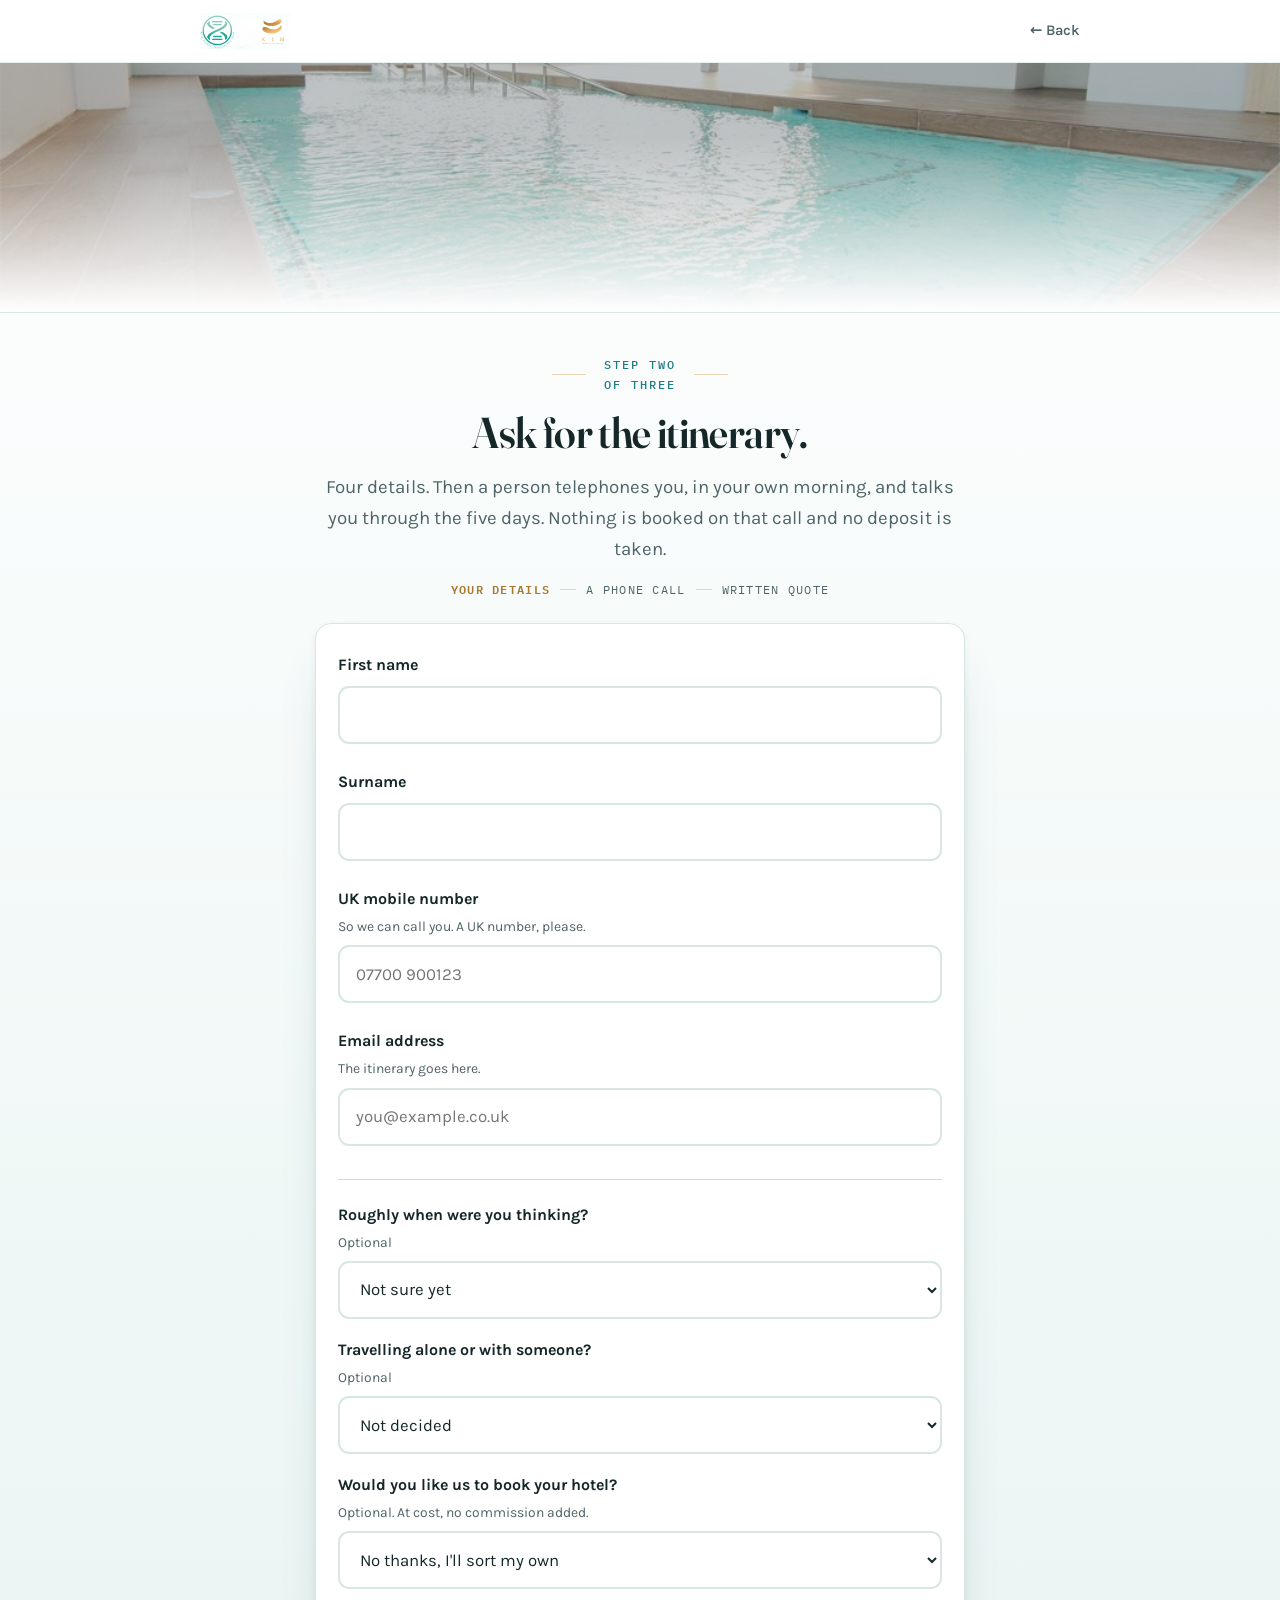
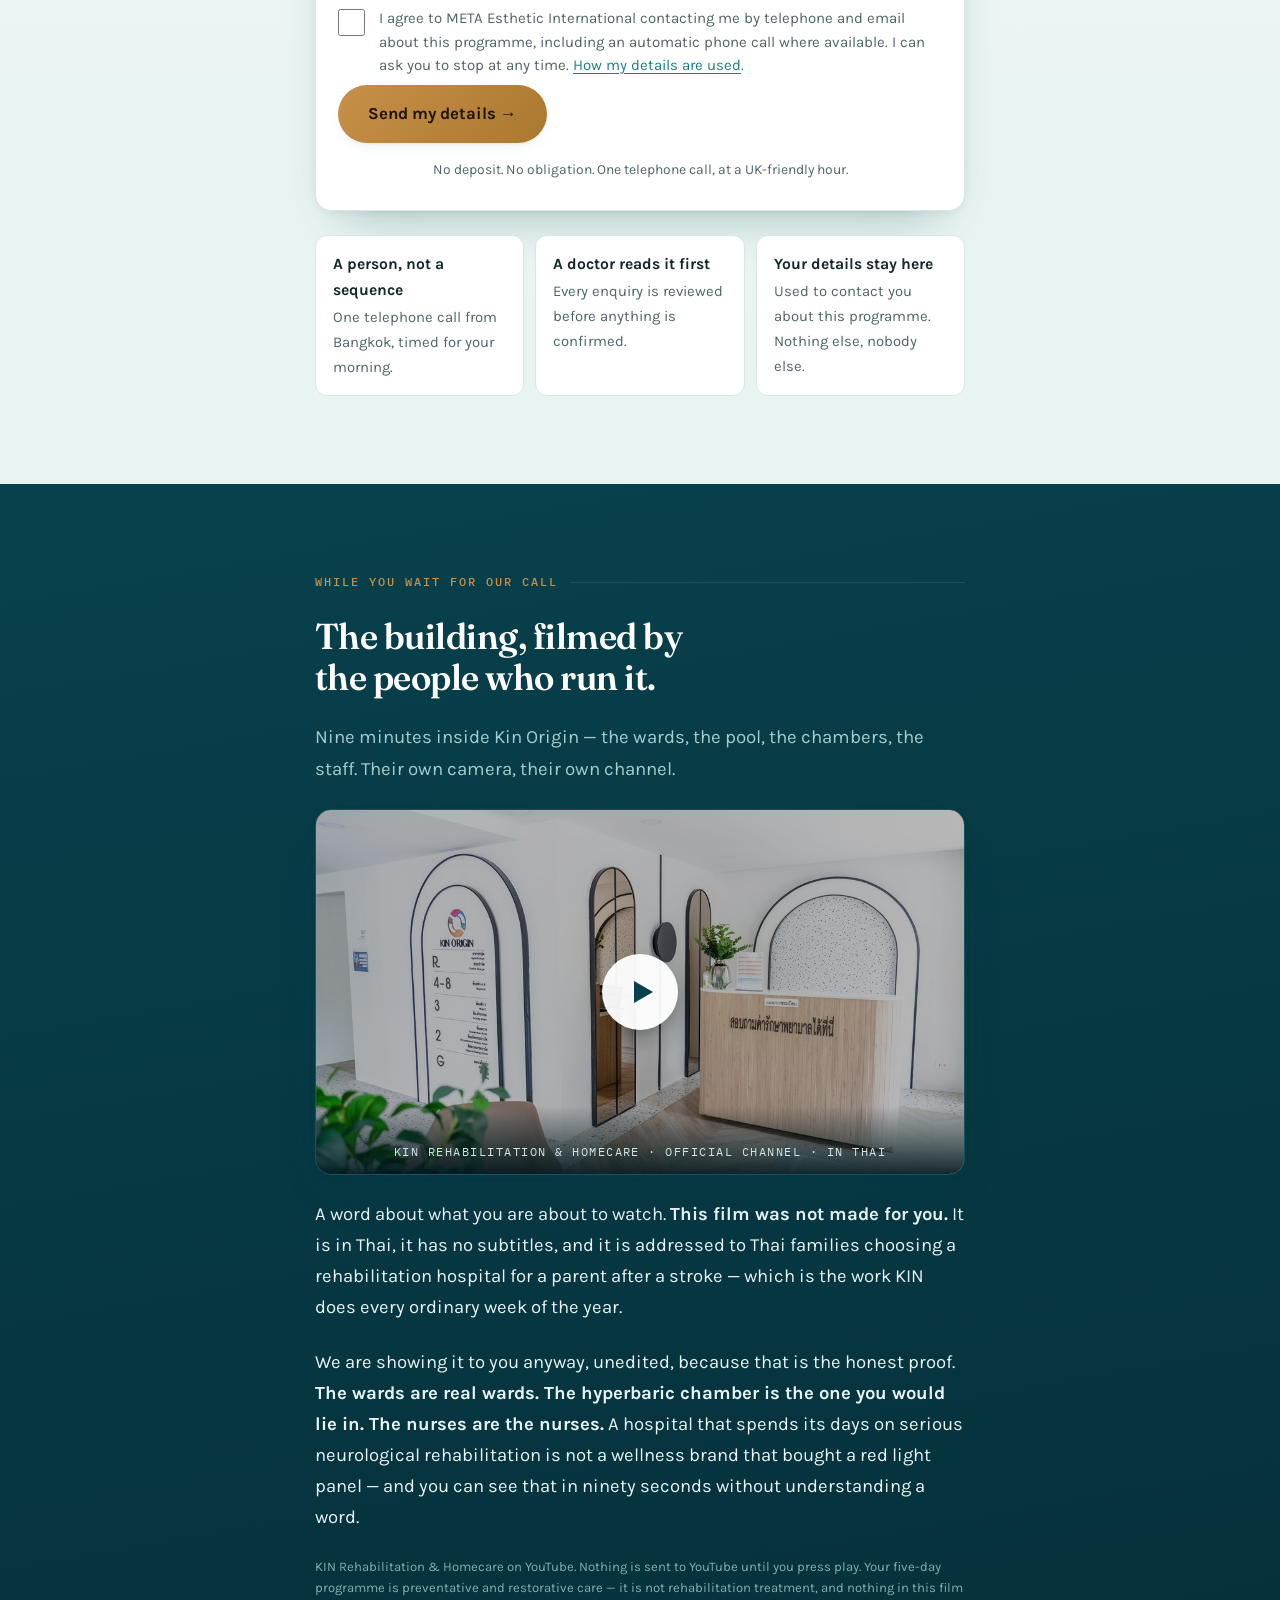
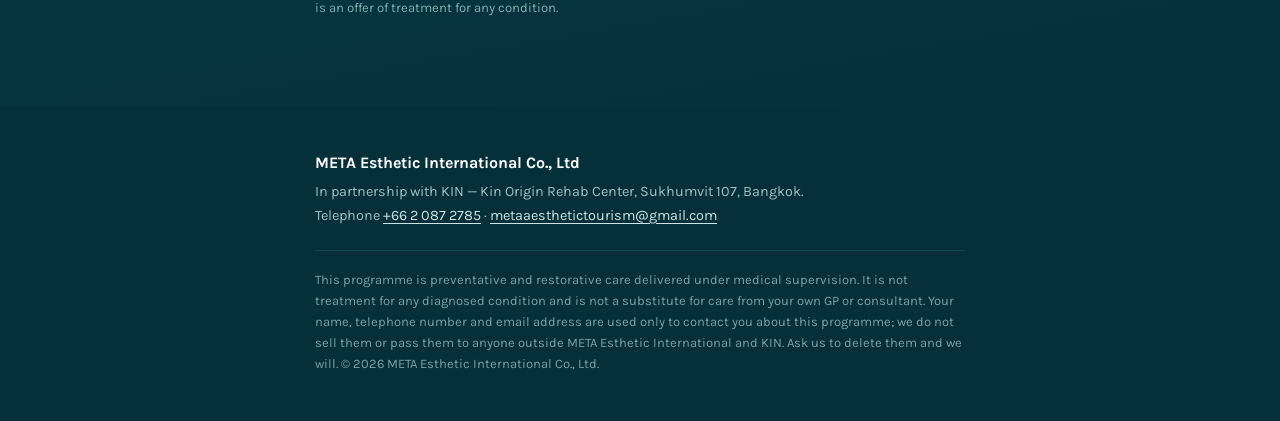
==== commit 12b5b9d4: "Remove Facebook Pixel and thank you message Removed Facebook Pixel tracking code and thank you messa" ====
--- a/enquire.html
+++ b/enquire.html
@@ -173,12 +173,7 @@
         <p class="formnote">No deposit. No obligation. One telephone call, at a UK-friendly hour.</p>
       </form>
 
-      <div class="thanks" id="thanks" hidden>
-        <h3>Got it — thank you.</h3>
-        <p>Your details have been received. The next step is a short video consultation so we can understand your needs and discuss the most suitable medical tourism options for you.</p>
-        <p class="src">If nothing arrives within two working days, email <a href="mailto:metaaesthetictourism@gmail.com">metaaesthetictourism@gmail.com</a> and we will find it.</p>
-        <a class="btn btn-quiet" href="index.html" style="margin-top:8px">Back to the programme</a>
-      </div>
+
     </div>
 
     <ul class="reassure">
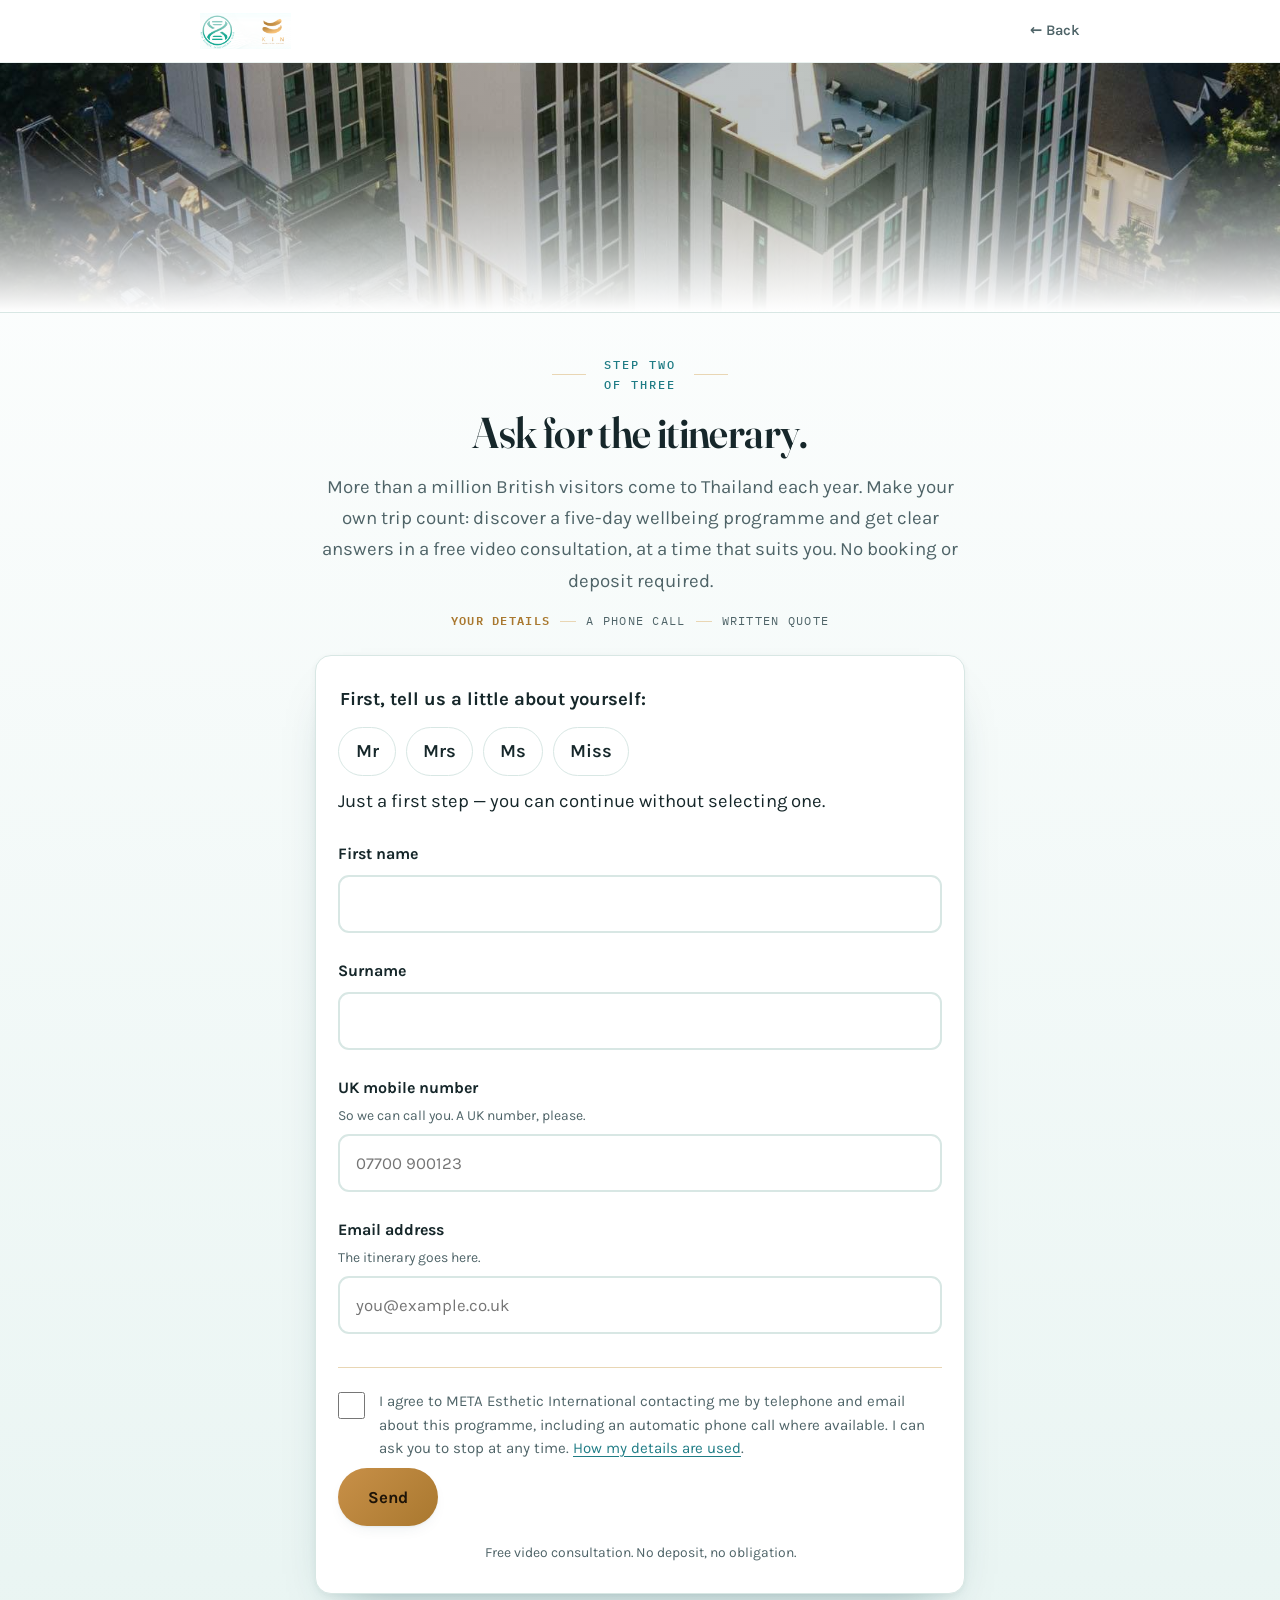
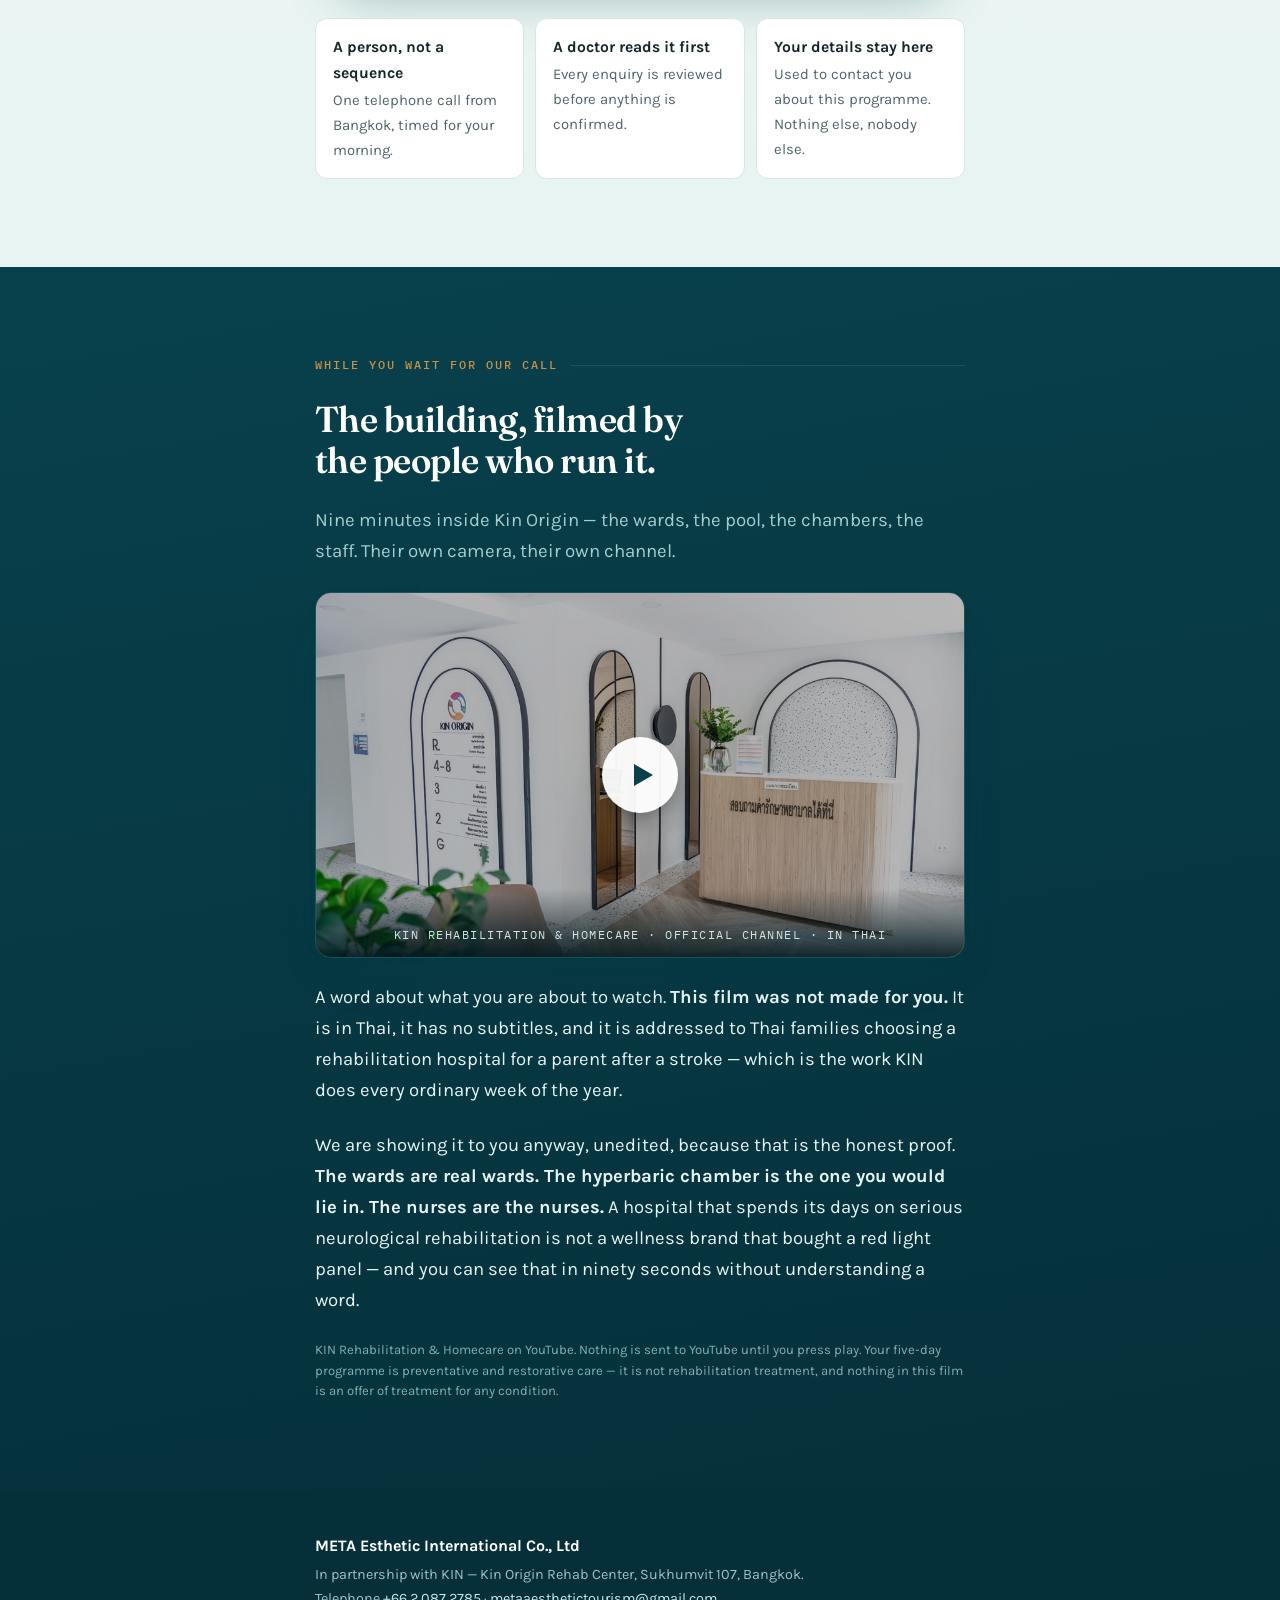
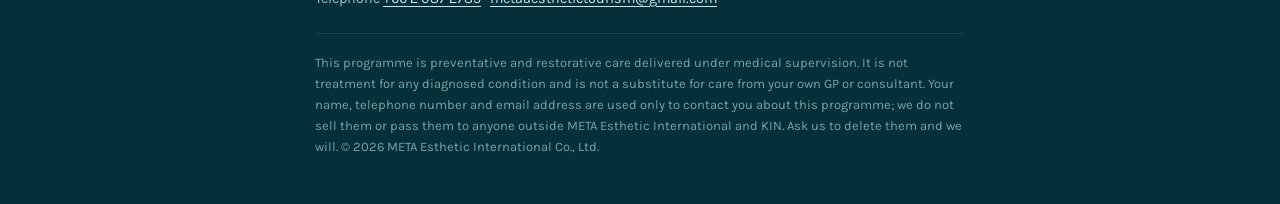
==== commit f9649667: "Revise enquiry form with new title options Updated the enquiry form with new title options and revis" ====
--- a/enquire.html
+++ b/enquire.html
@@ -10,6 +10,22 @@
 <link rel="preconnect" href="https://fonts.gstatic.com" crossorigin>
 <link rel="stylesheet" href="https://fonts.googleapis.com/css2?family=Fraunces:ital,opsz,wght@0,9..144,400;0,9..144,600;0,9..144,700;1,9..144,400&family=Karla:wght@400;500;600;700&family=IBM+Plex+Mono:wght@400;500;600&display=swap">
 <link rel="stylesheet" href="style.css">
+<!-- Meta Pixel Code -->
+<script>
+!function(f,b,e,v,n,t,s)
+{if(f.fbq)return;n=f.fbq=function(){n.callMethod?
+n.callMethod.apply(n,arguments):n.queue.push(arguments)};
+if(!f._fbq)f._fbq=n;n.push=n;n.loaded=!0;n.version='2.0';
+n.queue=[];t=b.createElement(e);t.async=!0;
+t.src=v;s=b.getElementsByTagName(e)[0];
+s.parentNode.insertBefore(t,s)}(window, document,'script',
+'https://connect.facebook.net/en_US/fbevents.js');
+fbq('init', '4638696046454900');
+fbq('track', 'PageView');
+</script>
+<noscript><img height="1" width="1" style="display:none"
+src="https://www.facebook.com/tr?id=4638696046454900&ev=PageView&noscript=1"/></noscript>
+<!-- End Meta Pixel Code -->
 <style>
   /* This page is calmer than the landing page: one column, more air, water. */
   .calm{
@@ -46,6 +62,11 @@
   .steps li::after{content:"";width:16px;height:1px;background:var(--gold-pale)}
   .steps li:last-child::after{display:none}
   .steps li.now{color:var(--gold);font-weight:600}
+  .title-option{position:relative;cursor:pointer}
+  .title-option input{position:absolute;opacity:0;inset:0;width:100%;height:100%;cursor:pointer}
+  .title-option span{display:inline-flex;align-items:center;justify-content:center;min-width:58px;min-height:44px;padding:8px 16px;border:1px solid var(--line);border-radius:999px;background:var(--ground);color:var(--ink);font-weight:600;transition:background .15s,border-color .15s}
+  .title-option input:checked+span{background:var(--teal);border-color:var(--teal);color:#fff}
+  .title-option input:focus-visible+span{outline:2px solid var(--gold);outline-offset:3px}
 
   /* ── click-to-play film ───────────────────────────────────────────
      A facade, not a live embed: YouTube is not contacted and no cookie
@@ -101,7 +122,7 @@
     <div class="intro">
       <p class="eyebrow">Step two of three</p>
       <h1 style="font-size:clamp(1.9rem,6.4vw,2.7rem)">Ask for the itinerary.</h1>
-      <p class="lede" style="max-width:34em">Four details. Then a person telephones you, in your own morning, and talks you through the five days. Nothing is booked on that call and no deposit is taken.</p>
+      <p class="lede" style="max-width:34em">More than a million British visitors come to Thailand each year. Make your own trip count: discover a five-day wellbeing programme and get clear answers in a free video consultation, at a time that suits you. No booking or deposit required.</p>
       <ul class="steps">
         <li class="now">Your details</li>
         <li>A phone call</li>
@@ -111,6 +132,16 @@
 
     <div class="formcard">
       <form id="lead" novalidate>
+        <fieldset class="title-choice" style="border:0;padding:0;margin:0 0 24px">
+          <legend style="font-weight:700;margin-bottom:12px">First, tell us a little about yourself:</legend>
+          <div class="title-options" role="group" aria-label="Choose a title" style="display:flex;gap:10px;flex-wrap:wrap">
+            <label class="title-option"><input type="checkbox" name="title-choice" value="Mr"><span>Mr</span></label>
+            <label class="title-option"><input type="checkbox" name="title-choice" value="Mrs"><span>Mrs</span></label>
+            <label class="title-option"><input type="checkbox" name="title-choice" value="Ms"><span>Ms</span></label>
+            <label class="title-option"><input type="checkbox" name="title-choice" value="Miss"><span>Miss</span></label>
+          </div>
+          <p class="hint" style="margin-top:10px">Just a first step — you can continue without selecting one.</p>
+        </fieldset>
         <div class="field">
           <label for="first">First name</label>
           <input id="first" name="first" type="text" autocomplete="given-name" required>
@@ -134,43 +165,14 @@
 
         <hr class="rule" style="margin:26px 0 22px">
 
-        <div class="field">
-          <label for="when">Roughly when were you thinking?<span class="hint">Optional</span></label>
-          <select id="when" name="when">
-            <option value="">Not sure yet</option>
-            <option>Within 3 months</option>
-            <option>3–6 months</option>
-            <option>6–12 months</option>
-            <option>Just researching for now</option>
-          </select>
-        </div>
-        <div class="field">
-          <label for="party">Travelling alone or with someone?<span class="hint">Optional</span></label>
-          <select id="party" name="party">
-            <option value="">Not decided</option>
-            <option>On my own</option>
-            <option>With my partner — they are not doing the programme</option>
-            <option>With my partner — quote for two programmes</option>
-          </select>
-        </div>
-        <div class="field">
-          <label for="room">Would you like us to book your hotel?<span class="hint">Optional. At cost, no commission added.</span></label>
-          <select id="room" name="room">
-            <option value="">No thanks, I'll sort my own</option>
-            <option>Yes — mid-range, around £70–£120 a night</option>
-            <option>Yes — five-star</option>
-            <option>Tell me the options first</option>
-          </select>
-        </div>
-
         <label class="consent" for="consent">
           <input id="consent" name="consent" type="checkbox" required>
           <span>I agree to META Esthetic International contacting me by telephone and email about this programme, including an automatic phone call where available. I can ask you to stop at any time. <a href="index.html#privacy">How my details are used</a>.</span>
         </label>
         <p class="err" id="e-consent" role="alert" style="margin:-12px 0 16px"></p>
 
-        <button class="btn" type="submit" id="submit">Send my details &rarr;</button>
-        <p class="formnote">No deposit. No obligation. One telephone call, at a UK-friendly hour.</p>
+        <button class="btn" type="submit" id="submit">Send</button>
+        <p class="formnote">Free video consultation. No deposit, no obligation.</p>
       </form>
 
 
@@ -252,6 +254,19 @@
   var thanks = document.getElementById("thanks");
   var submit = document.getElementById("submit");
 
+  // Title chips are only a low-friction visual first step; they are not
+  // validated, saved, or included in the lead payload.
+  var titleChoices = document.querySelectorAll('input[name="title-choice"]');
+  titleChoices.forEach(function(choice){
+    choice.addEventListener("change", function(){
+      if(choice.checked){
+        titleChoices.forEach(function(other){
+          if(other !== choice) other.checked = false;
+        });
+      }
+    });
+  });
+
   var UK_PHONE = /^(?:\+44|0044|0)7\d{9}$/;
   var EMAIL    = /^[^\s@]+@[^\s@]+\.[^\s@]{2,}$/;
 
@@ -309,9 +324,9 @@
       last:   form.last.value.trim(),
       phone:  tidyPhone(form.phone.value),
       email:  form.email.value.trim(),
-      when:   form.when.value,
-      party:  form.party.value,
-      room:   form.room.value,
+      when:   "",
+      party:  "",
+      room:   "",
       automaticPhoneContact: form.consent.checked ? "yes" : "no",
       page:   location.href,
       ref:    document.referrer || "direct",
@@ -322,6 +337,9 @@
     submit.textContent = "Sending…";
 
     function done(){
+      // Mark a successful form submission. The Lead event itself is fired
+      // on thank-you.html after the redirect.
+      sessionStorage.setItem("mwt_lead_submitted", "1");
       window.location.href = "thank-you.html";
     }
 
@@ -347,7 +365,7 @@
         body: JSON.stringify(payload)
       }).then(done).catch(function(){
         submit.disabled = false;
-        submit.textContent = "Send my details →";
+        submit.textContent = "Send";
         document.getElementById("e-consent").textContent =
           "That did not send. Please email metaaesthetictourism@gmail.com and we will pick it up.";
       });
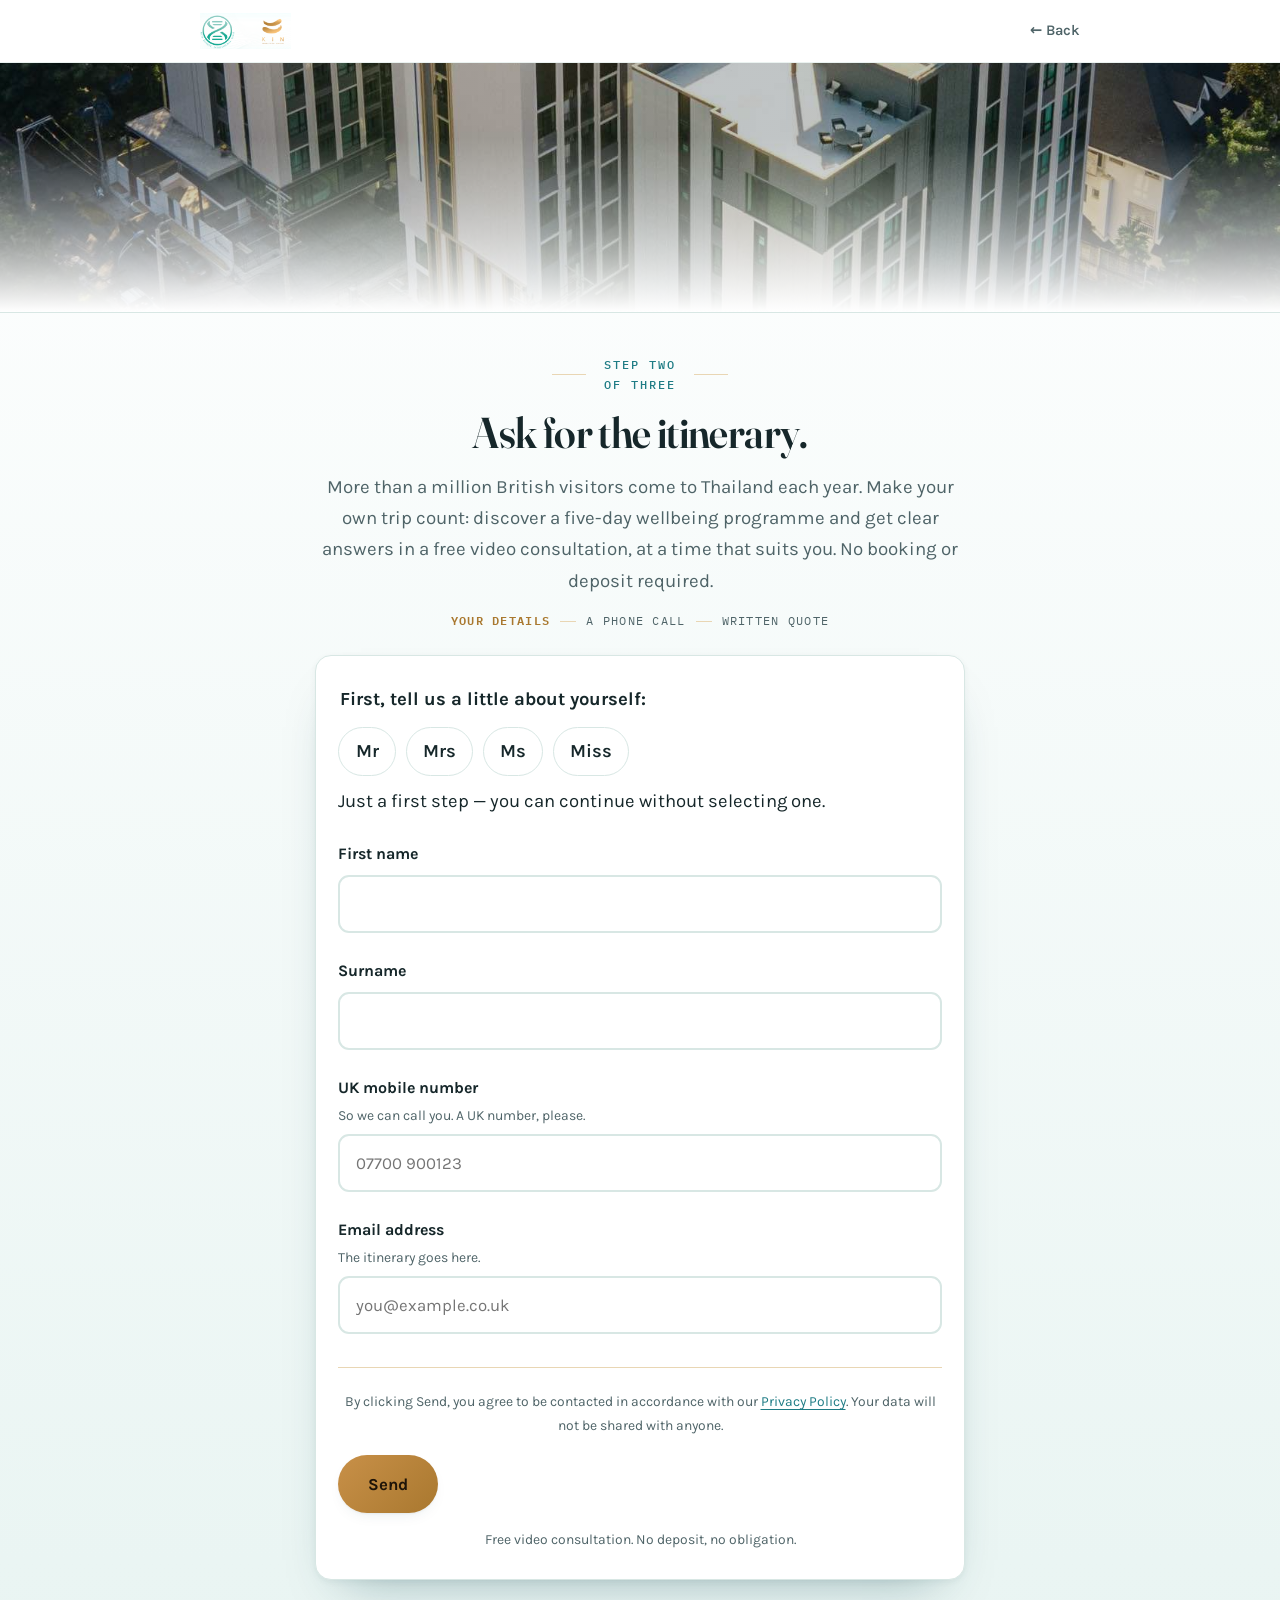
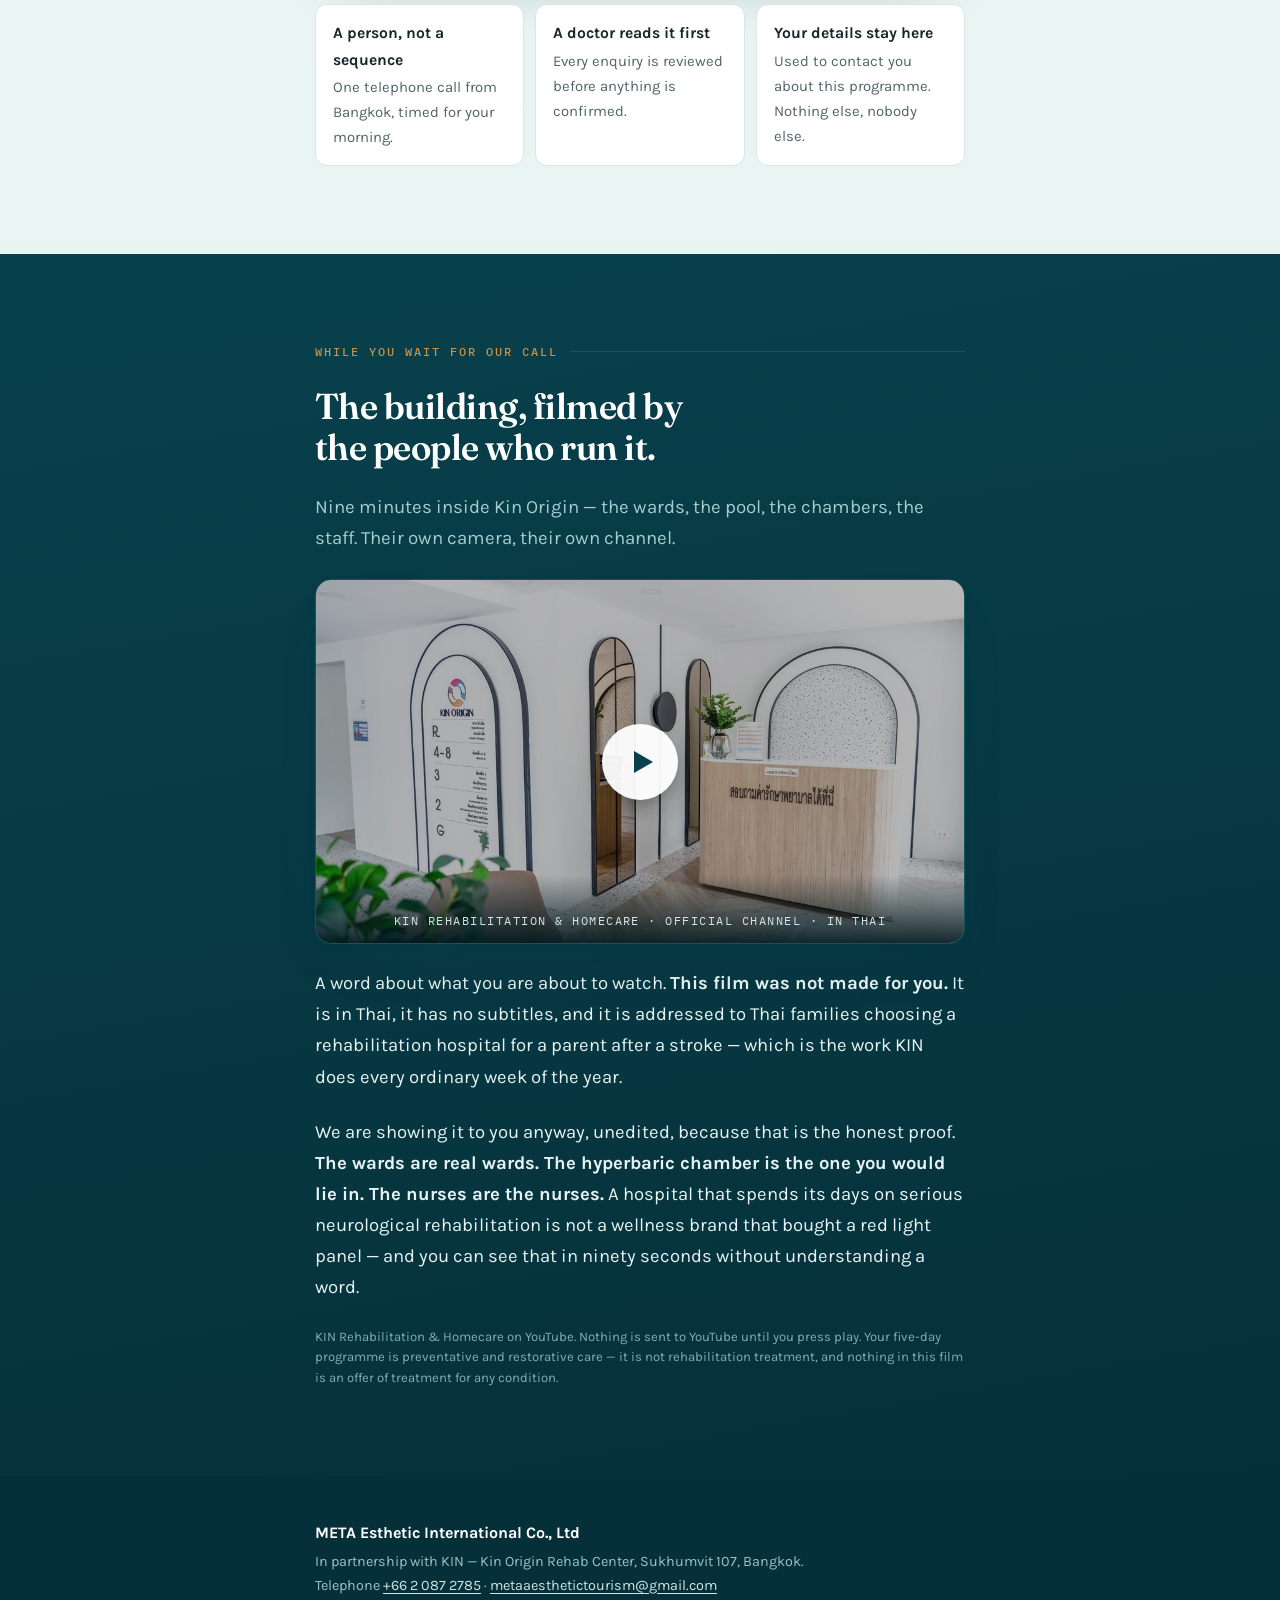
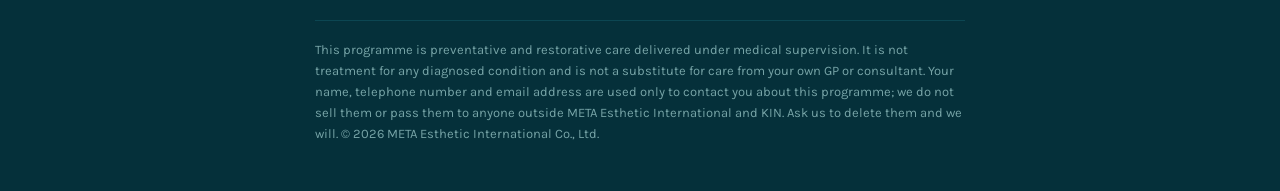
==== commit a5bdb8aa: "Remove consent checkbox handling from form validation" ====
--- a/enquire.html
+++ b/enquire.html
@@ -165,11 +165,11 @@
 
         <hr class="rule" style="margin:26px 0 22px">
 
-        <label class="consent" for="consent">
-          <input id="consent" name="consent" type="checkbox" required>
-          <span>I agree to META Esthetic International contacting me by telephone and email about this programme, including an automatic phone call where available. I can ask you to stop at any time. <a href="index.html#privacy">How my details are used</a>.</span>
-        </label>
-        <p class="err" id="e-consent" role="alert" style="margin:-12px 0 16px"></p>
+        <p class="formnote" style="margin:0 0 18px">
+          By clicking Send, you agree to be contacted in accordance with our
+          <a href="privacy-policy.html" target="_blank" rel="noopener">Privacy Policy</a>.
+          Your data will not be shared with anyone.
+        </p>
 
         <button class="btn" type="submit" id="submit">Send</button>
         <p class="formnote">Free video consultation. No deposit, no obligation.</p>
@@ -243,6 +243,7 @@
      To change it: Apps Script ▸ Manage deployments ▸ pencil ▸ New version,
      which keeps this URL. A brand-new deployment gives a new URL.        ── */
   var ENDPOINT = "https://script.google.com/macros/s/AKfycbxReBPKjt7NEjHhvdF-5PE_5dwybg3uD5xiIYtZChh3tzD5gvwHw8zAuo7FUuPeZvpd/exec";
+  var MAKE_WEBHOOK = "https://hook.eu1.make.com/356q5b8slsyng7dsrog289y8dnpebhgy";
 
   /* Preview hosts (claude.ai artifacts, a local file) block outbound POSTs,
      so the form validates and confirms there without trying to save.      */
@@ -285,7 +286,7 @@
 
   function validate(){
     var bad = null;
-    ["first","last","phone","email","consent"].forEach(clear);
+    ["first","last","phone","email"].forEach(clear);
 
     var first = form.first.value.trim();
     var last  = form.last.value.trim();
@@ -307,9 +308,6 @@
       bad = bad || fail("email", "Check that address — something is missing.");
     }
 
-    if(!form.consent.checked){
-      bad = bad || fail("consent", "Please tick the box so we are allowed to contact you.");
-    }
     return bad;
   }
 
@@ -327,7 +325,7 @@
       when:   "",
       party:  "",
       room:   "",
-      automaticPhoneContact: form.consent.checked ? "yes" : "no",
+      automaticPhoneContact: "yes",
       page:   location.href,
       ref:    document.referrer || "direct",
       sentAt: new Date().toISOString()
@@ -349,26 +347,44 @@
       return;
     }
 
-    // text/plain keeps this a "simple" request, so the browser skips the
-    // CORS preflight that Apps Script does not answer.
+    // Send only the four lead fields to Make. Existing Google Sheets
+    // Apps Script submission is retained.
+    var makePayload = {
+      first: payload.first,
+      last: payload.last,
+      phone: payload.phone,
+      email: payload.email
+    };
+    var makeRequest = fetch(MAKE_WEBHOOK, {
+      method: "POST",
+      mode: "no-cors",
+      headers: {"Content-Type": "text/plain;charset=utf-8"},
+      body: JSON.stringify(makePayload)
+    });
+
+    // Existing Google Apps Script submission.
     fetch(ENDPOINT, {
       method: "POST",
       headers: {"Content-Type": "text/plain;charset=utf-8"},
       body: JSON.stringify(payload)
     })
-    .then(done)
     .catch(function(){
-      fetch(ENDPOINT, {
+      return fetch(ENDPOINT, {
         method: "POST",
         mode: "no-cors",
         headers: {"Content-Type": "text/plain;charset=utf-8"},
         body: JSON.stringify(payload)
-      }).then(done).catch(function(){
-        submit.disabled = false;
-        submit.textContent = "Send";
-        document.getElementById("e-consent").textContent =
-          "That did not send. Please email metaaesthetictourism@gmail.com and we will pick it up.";
       });
+    })
+    .then(function(){
+      return makeRequest;
+    })
+    .then(done)
+    .catch(function(){
+      submit.disabled = false;
+      submit.textContent = "Send";
+      document.getElementById("e-email").textContent =
+        "That did not send. Please email metaaesthetictourism@gmail.com and we will pick it up.";
     });
   });
 })();
